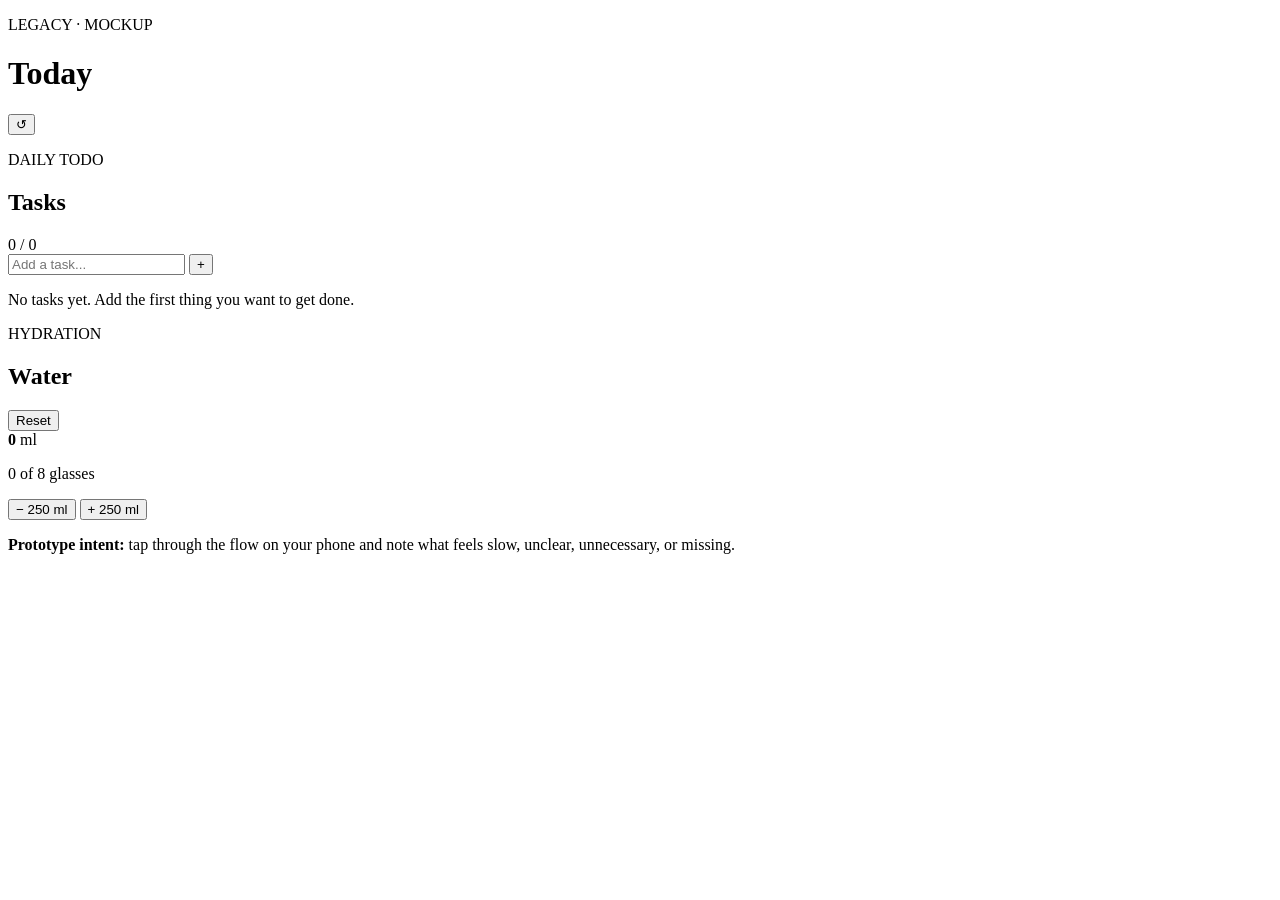
==== index.html @ c459562e "feat: add todo and water tracker mobile wireframe" ====
<!doctype html>
<html lang="en">
<head>
  <meta charset="utf-8" />
  <meta name="viewport" content="width=device-width, initial-scale=1, viewport-fit=cover" />
  <meta name="theme-color" content="#f4f4f1" />
  <title>LEGACY Mockup — Today</title>
  <link rel="stylesheet" href="styles.css" />
</head>
<body>
  <main class="app-shell">
    <header class="topbar">
      <div>
        <p class="eyebrow">LEGACY · MOCKUP</p>
        <h1>Today</h1>
      </div>
      <button id="resetAllButton" class="icon-button" type="button" aria-label="Reset mockup data" title="Reset mockup data">↺</button>
    </header>

    <section class="card" aria-labelledby="todo-title">
      <div class="section-heading">
        <div>
          <p class="eyebrow">DAILY TODO</p>
          <h2 id="todo-title">Tasks</h2>
        </div>
        <span id="taskSummary" class="pill">0 / 0</span>
      </div>

      <form id="todoForm" class="todo-form">
        <input
          id="todoInput"
          name="todo"
          type="text"
          inputmode="text"
          autocomplete="off"
          maxlength="80"
          placeholder="Add a task..."
          aria-label="New task"
          required
        />
        <button class="primary-button" type="submit" aria-label="Add task">+</button>
      </form>

      <ul id="todoList" class="todo-list" aria-live="polite"></ul>
      <p id="todoEmpty" class="empty-state">No tasks yet. Add the first thing you want to get done.</p>
    </section>

    <section class="card water-card" aria-labelledby="water-title">
      <div class="section-heading">
        <div>
          <p class="eyebrow">HYDRATION</p>
          <h2 id="water-title">Water</h2>
        </div>
        <button id="waterResetButton" class="text-button" type="button">Reset</button>
      </div>

      <div class="water-progress" aria-label="Water progress">
        <div class="water-value">
          <strong id="waterAmount">0</strong>
          <span>ml</span>
        </div>
        <p><span id="waterGlasses">0</span> of <span id="waterGoalGlasses">8</span> glasses</p>
        <div class="progress-track" aria-hidden="true">
          <div id="progressFill" class="progress-fill"></div>
        </div>
      </div>

      <div id="glassGrid" class="glass-grid" aria-label="Daily glasses"></div>

      <div class="water-actions">
        <button id="removeWaterButton" class="secondary-button" type="button">− 250 ml</button>
        <button id="addWaterButton" class="primary-action" type="button">+ 250 ml</button>
      </div>
    </section>

    <section class="feedback-note">
      <p><strong>Prototype intent:</strong> tap through the flow on your phone and note what feels slow, unclear, unnecessary, or missing.</p>
    </section>
  </main>

  <template id="todoItemTemplate">
    <li class="todo-item">
      <label class="todo-main">
        <input class="todo-checkbox" type="checkbox" />
        <span class="todo-label"></span>
      </label>
      <button class="delete-button" type="button" aria-label="Delete task">×</button>
    </li>
  </template>

  <script src="app.js"></script>
</body>
</html>
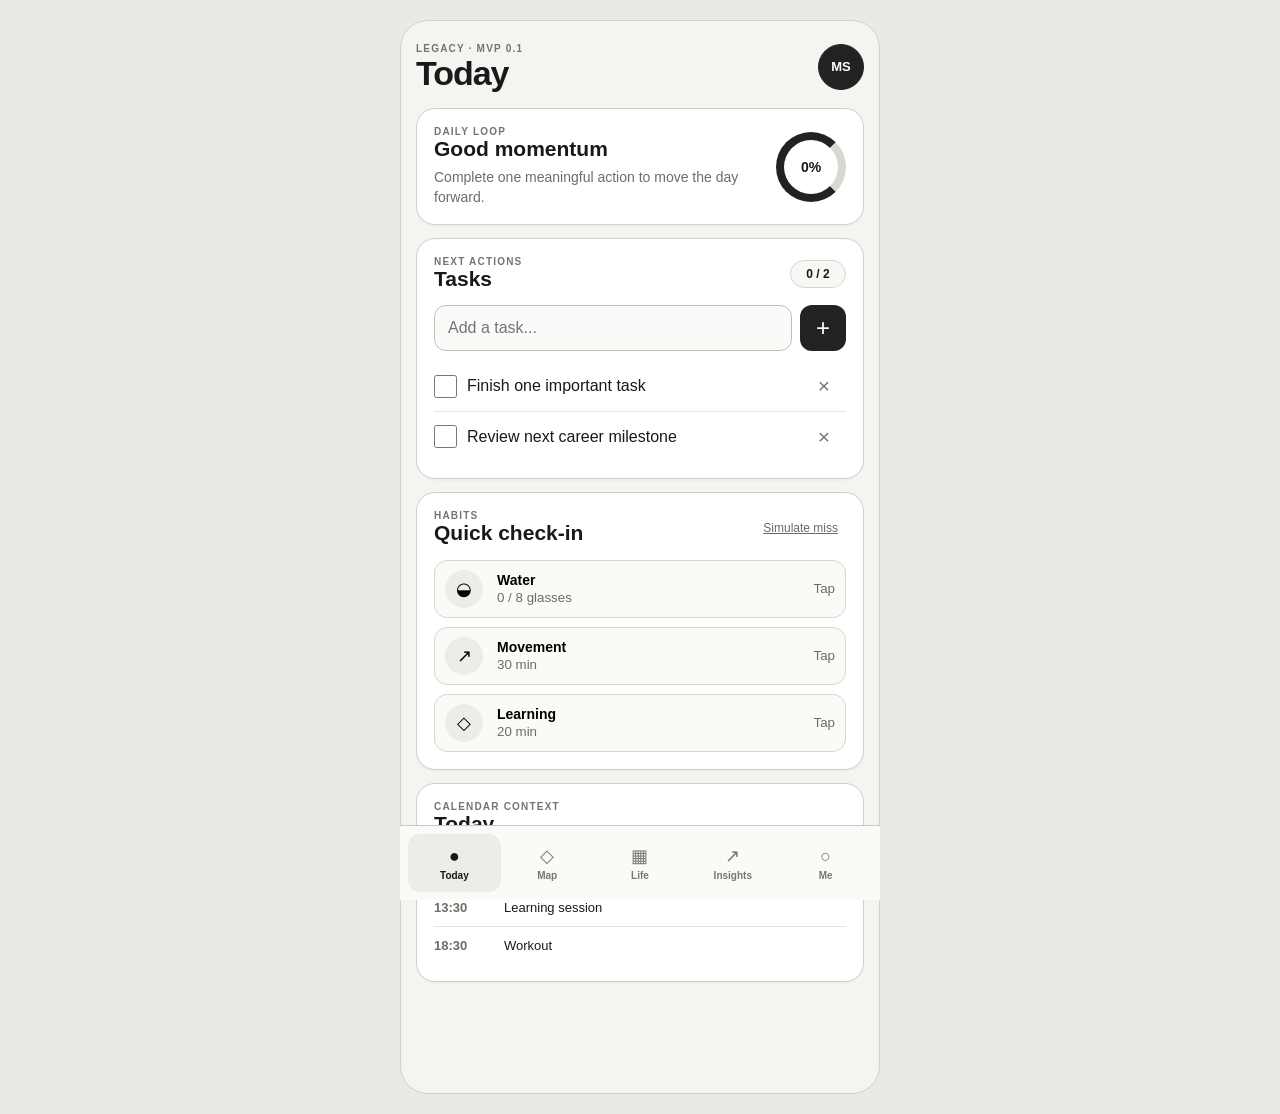
==== commit ba2f2fb5: "feat: promote integrated MVP 0.1 to mockup root" ====
--- a/index.html
+++ b/index.html
@@ -4,90 +4,147 @@
   <meta charset="utf-8" />
   <meta name="viewport" content="width=device-width, initial-scale=1, viewport-fit=cover" />
   <meta name="theme-color" content="#f4f4f1" />
-  <title>LEGACY Mockup — Today</title>
-  <link rel="stylesheet" href="styles.css" />
+  <title>LEGACY Mockup — MVP</title>
+  <link rel="stylesheet" href="mvp.css" />
 </head>
 <body>
   <main class="app-shell">
-    <header class="topbar">
+    <header class="app-header">
       <div>
-        <p class="eyebrow">LEGACY · MOCKUP</p>
-        <h1>Today</h1>
+        <p class="eyebrow">LEGACY · MVP 0.1</p>
+        <h1 id="screenTitle">Today</h1>
       </div>
-      <button id="resetAllButton" class="icon-button" type="button" aria-label="Reset mockup data" title="Reset mockup data">↺</button>
+      <button id="profileButton" class="avatar-button" type="button" aria-label="Open Me">MS</button>
     </header>
 
-    <section class="card" aria-labelledby="todo-title">
-      <div class="section-heading">
+    <section id="screen-today" class="screen active" data-screen="today">
+      <article id="recoveryCard" class="recovery-card hidden">
+        <p class="eyebrow">RECOVERY</p>
+        <h2>Missed yesterday?</h2>
+        <p>Keep the history. Choose how you want to continue today.</p>
+        <div class="button-row">
+          <button class="secondary-button recovery-action" data-recovery="resume">Resume</button>
+          <button class="secondary-button recovery-action" data-recovery="reschedule">Reschedule</button>
+          <button class="secondary-button recovery-action" data-recovery="skip">Skip</button>
+        </div>
+      </article>
+
+      <article class="summary-card">
         <div>
-          <p class="eyebrow">DAILY TODO</p>
-          <h2 id="todo-title">Tasks</h2>
+          <p class="eyebrow">DAILY LOOP</p>
+          <h2>Good momentum</h2>
+          <p id="dailySummaryText" class="muted">Complete one meaningful action to move the day forward.</p>
         </div>
-        <span id="taskSummary" class="pill">0 / 0</span>
-      </div>
+        <div class="score-ring" aria-label="Daily completion score"><strong id="dailyScore">0%</strong></div>
+      </article>
 
-      <form id="todoForm" class="todo-form">
-        <input
-          id="todoInput"
-          name="todo"
-          type="text"
-          inputmode="text"
-          autocomplete="off"
-          maxlength="80"
-          placeholder="Add a task..."
-          aria-label="New task"
-          required
-        />
-        <button class="primary-button" type="submit" aria-label="Add task">+</button>
-      </form>
+      <article class="card">
+        <div class="section-heading">
+          <div><p class="eyebrow">NEXT ACTIONS</p><h2>Tasks</h2></div>
+          <span id="taskSummary" class="pill">0 / 0</span>
+        </div>
+        <form id="todoForm" class="inline-form">
+          <input id="todoInput" type="text" maxlength="80" autocomplete="off" placeholder="Add a task..." aria-label="New task" required />
+          <button class="primary-square" type="submit" aria-label="Add task">+</button>
+        </form>
+        <ul id="todoList" class="clean-list"></ul>
+      </article>
 
-      <ul id="todoList" class="todo-list" aria-live="polite"></ul>
-      <p id="todoEmpty" class="empty-state">No tasks yet. Add the first thing you want to get done.</p>
+      <article class="card">
+        <div class="section-heading">
+          <div><p class="eyebrow">HABITS</p><h2>Quick check-in</h2></div>
+          <button id="simulateMissedDay" class="text-button" type="button">Simulate miss</button>
+        </div>
+        <div id="habitGrid" class="habit-grid"></div>
+      </article>
+
+      <article class="card agenda-card">
+        <div class="section-heading"><div><p class="eyebrow">CALENDAR CONTEXT</p><h2>Today</h2></div></div>
+        <div class="agenda-item"><time>09:00</time><span>Deep work block</span></div>
+        <div class="agenda-item"><time>13:30</time><span>Learning session</span></div>
+        <div class="agenda-item"><time>18:30</time><span>Workout</span></div>
+      </article>
     </section>
 
-    <section class="card water-card" aria-labelledby="water-title">
-      <div class="section-heading">
-        <div>
-          <p class="eyebrow">HYDRATION</p>
-          <h2 id="water-title">Water</h2>
-        </div>
-        <button id="waterResetButton" class="text-button" type="button">Reset</button>
-      </div>
-
-      <div class="water-progress" aria-label="Water progress">
-        <div class="water-value">
-          <strong id="waterAmount">0</strong>
-          <span>ml</span>
-        </div>
-        <p><span id="waterGlasses">0</span> of <span id="waterGoalGlasses">8</span> glasses</p>
-        <div class="progress-track" aria-hidden="true">
-          <div id="progressFill" class="progress-fill"></div>
-        </div>
-      </div>
-
-      <div id="glassGrid" class="glass-grid" aria-label="Daily glasses"></div>
-
-      <div class="water-actions">
-        <button id="removeWaterButton" class="secondary-button" type="button">− 250 ml</button>
-        <button id="addWaterButton" class="primary-action" type="button">+ 250 ml</button>
-      </div>
+    <section id="screen-map" class="screen" data-screen="map">
+      <article class="map-hero">
+        <div><p class="eyebrow light">LONG-TERM PROGRESSION</p><h2>Your world</h2><p>Five phases. Real progress unlocks the route.</p></div>
+        <a class="map-open-button" href="./goals-map">Open world map</a>
+      </article>
+      <div id="phaseRail" class="phase-rail"></div>
+      <article class="card">
+        <p class="eyebrow">SELECTED PHASE</p>
+        <h2 id="selectedPhaseTitle">Career</h2>
+        <p id="selectedPhaseDescription" class="muted"></p>
+        <div class="progress-track"><span id="phaseProgressFill"></span></div>
+        <p id="phaseProgressText" class="small-copy"></p>
+      </article>
     </section>
 
-    <section class="feedback-note">
-      <p><strong>Prototype intent:</strong> tap through the flow on your phone and note what feels slow, unclear, unnecessary, or missing.</p>
+    <section id="screen-life" class="screen" data-screen="life">
+      <p class="section-intro">Choose a domain. The interaction grammar stays the same across modules.</p>
+      <div id="moduleGrid" class="module-grid"></div>
+      <article id="modulePanel" class="card module-panel"></article>
     </section>
+
+    <section id="screen-insights" class="screen" data-screen="insights">
+      <article class="metric-grid">
+        <div class="metric-card"><span>Continuity</span><strong id="continuityMetric">82%</strong><small>soft streak</small></div>
+        <div class="metric-card"><span>XP this week</span><strong id="weeklyXpMetric">0</strong><small>meaningful actions</small></div>
+        <div class="metric-card"><span>Admin time</span><strong>4m</strong><small>target &lt; 10m/day</small></div>
+        <div class="metric-card"><span>Domains active</span><strong>5</strong><small>shared model</small></div>
+      </article>
+      <article class="card">
+        <div class="section-heading"><div><p class="eyebrow">7-DAY RHYTHM</p><h2>Consistency</h2></div></div>
+        <div id="weekChart" class="week-chart" aria-label="Seven day completion chart"></div>
+      </article>
+      <article class="card">
+        <p class="eyebrow">WEEKLY REVIEW</p><h2>One useful signal</h2>
+        <p id="insightText" class="muted">Your best days combine one important task with one health action.</p>
+        <button id="refreshInsight" class="secondary-button wide" type="button">Show another insight</button>
+      </article>
+    </section>
+
+    <section id="screen-me" class="screen" data-screen="me">
+      <article class="profile-card">
+        <div class="profile-avatar">MS</div>
+        <div><p class="eyebrow light">LEVEL <span id="levelValue">4</span></p><h2>Matheus</h2><p><span id="xpValue">0</span> XP · <span id="coinValue">0</span> coins</p></div>
+      </article>
+      <article class="card"><p class="eyebrow">SKILLS</p><div id="skillList" class="skill-list"></div></article>
+      <article class="card">
+        <div class="section-heading"><div><p class="eyebrow">REWARDS</p><h2>Meaningful unlocks</h2></div></div>
+        <button id="rewardButton" class="reward-button" type="button">☕ Focus reward · 20 coins</button>
+        <p id="rewardMessage" class="small-copy"></p>
+      </article>
+      <article class="card">
+        <p class="eyebrow">AI FEATURE REQUEST</p><h2>Propose, don't auto-ship</h2>
+        <p class="muted">Capture an idea and turn it into a candidate proposal. Human approval stays mandatory.</p>
+        <form id="featureForm" class="stack-form">
+          <textarea id="featureInput" rows="3" placeholder="Example: add a weekly family challenge..." aria-label="Feature request"></textarea>
+          <button class="primary-button" type="submit">Generate proposal</button>
+        </form>
+        <div id="featureProposal" class="proposal-box hidden"></div>
+      </article>
+      <article class="card">
+        <p class="eyebrow">WORKSPACE</p><h2>Private by default</h2>
+        <div class="setting-row"><span>Family sharing</span><strong>Off</strong></div>
+        <div class="setting-row"><span>Competition</span><strong>Off</strong></div>
+        <div class="setting-row"><span>Theme</span><strong>Restrained + Map</strong></div>
+      </article>
+    </section>
+
+    <nav class="bottom-nav" aria-label="Primary navigation">
+      <button class="nav-button active" data-nav="today" aria-label="Today"><span>●</span><small>Today</small></button>
+      <button class="nav-button" data-nav="map" aria-label="Map"><span>◇</span><small>Map</small></button>
+      <button class="nav-button" data-nav="life" aria-label="Life"><span>▦</span><small>Life</small></button>
+      <button class="nav-button" data-nav="insights" aria-label="Insights"><span>↗</span><small>Insights</small></button>
+      <button class="nav-button" data-nav="me" aria-label="Me"><span>○</span><small>Me</small></button>
+    </nav>
   </main>
 
-  <template id="todoItemTemplate">
-    <li class="todo-item">
-      <label class="todo-main">
-        <input class="todo-checkbox" type="checkbox" />
-        <span class="todo-label"></span>
-      </label>
-      <button class="delete-button" type="button" aria-label="Delete task">×</button>
-    </li>
-  </template>
-
-  <script src="app.js"></script>
+  <div id="toast" class="toast hidden" role="status" aria-live="polite">
+    <span id="toastText"></span><button id="undoButton" type="button">Undo</button>
+  </div>
+  <script src="mvp.js"></script>
 </body>
-</html>
+</html>
--- a/mvp.css
+++ b/mvp.css
@@ -0,0 +1,233 @@
+:root {
+  font-family: Inter, ui-sans-serif, -apple-system, BlinkMacSystemFont, "Segoe UI", sans-serif;
+  color: #191919;
+  background: #e9e9e5;
+  font-synthesis: none;
+  --bg: #f4f4f1;
+  --card: #fff;
+  --ink: #1b1b1b;
+  --muted: #6d6d67;
+  --line: #d7d7d1;
+  --soft: #efefeb;
+  --map: #173f48;
+  --map-2: #234f58;
+  --accent: #202020;
+  --success: #355e45;
+  --warn: #8a6a32;
+}
+
+* { box-sizing: border-box; }
+html, body { margin: 0; min-height: 100%; }
+body { background: #e9e9e5; }
+
+button, input, textarea { font: inherit; }
+button { -webkit-tap-highlight-color: transparent; cursor: pointer; }
+
+.app-shell {
+  width: min(100%, 480px);
+  min-height: 100vh;
+  margin: 0 auto;
+  padding: max(22px, env(safe-area-inset-top)) 15px calc(98px + env(safe-area-inset-bottom));
+  background: var(--bg);
+}
+
+.app-header {
+  display: flex;
+  align-items: center;
+  justify-content: space-between;
+  margin-bottom: 18px;
+}
+h1,h2,p { margin: 0; }
+h1 { margin-top: 2px; font-size: 34px; line-height: 1; letter-spacing: -.03em; }
+h2 { font-size: 21px; line-height: 1.15; }
+.eyebrow { color: #74746e; font-size: 10px; font-weight: 850; letter-spacing: .12em; }
+.eyebrow.light { color: #b9cfca; }
+.muted { margin-top: 7px; color: var(--muted); font-size: 14px; line-height: 1.4; }
+.small-copy { margin-top: 8px; color: var(--muted); font-size: 12px; line-height: 1.35; }
+.section-intro { margin: -2px 1px 14px; color: var(--muted); font-size: 14px; line-height: 1.4; }
+
+.avatar-button {
+  width: 46px; height: 46px; border: 1px solid #222; border-radius: 50%;
+  color: #fff; background: #222; font-size: 13px; font-weight: 800;
+}
+
+.screen { display: none; }
+.screen.active { display: block; }
+
+.card, .summary-card, .recovery-card, .metric-card {
+  border: 1px solid #cfcfc9;
+  border-radius: 19px;
+  background: var(--card);
+  box-shadow: 0 2px 0 rgba(0,0,0,.025);
+}
+.card { margin-bottom: 13px; padding: 17px; }
+.summary-card {
+  display: flex; align-items: center; justify-content: space-between; gap: 14px;
+  margin-bottom: 13px; padding: 17px;
+}
+.score-ring {
+  display: grid; place-items: center; flex: 0 0 70px; width: 70px; height: 70px;
+  border: 8px solid #222; border-right-color: #d8d8d3; border-radius: 50%;
+}
+.score-ring strong { font-size: 14px; }
+
+.recovery-card {
+  margin-bottom: 13px; padding: 17px; border-style: dashed; background: #fffaf0;
+}
+.recovery-card h2 { margin-top: 4px; }
+.recovery-card p:not(.eyebrow) { margin-top: 6px; color: #655f55; font-size: 13px; line-height: 1.4; }
+.hidden { display: none !important; }
+
+.section-heading {
+  display: flex; align-items: center; justify-content: space-between; gap: 12px;
+  margin-bottom: 14px;
+}
+.pill {
+  min-width: 56px; padding: 6px 9px; border: 1px solid var(--line);
+  border-radius: 999px; background: #f7f7f4; text-align: center; font-size: 12px; font-weight: 750;
+}
+.inline-form { display: flex; gap: 8px; margin-bottom: 10px; }
+.inline-form input, .stack-form textarea {
+  width: 100%; border: 1px solid #bfbfb9; border-radius: 12px; background: #fafaf8; outline: none;
+}
+.inline-form input { min-height: 46px; padding: 0 13px; }
+.stack-form textarea { padding: 12px; resize: vertical; }
+.inline-form input:focus, .stack-form textarea:focus { border-color: #222; box-shadow: 0 0 0 2px rgba(0,0,0,.06); }
+
+.primary-square {
+  flex: 0 0 46px; width: 46px; height: 46px; border: 0; border-radius: 12px;
+  color: white; background: #222; font-size: 24px;
+}
+.primary-button, .secondary-button, .map-open-button {
+  min-height: 44px; border-radius: 11px; font-weight: 750;
+}
+.primary-button { border: 1px solid #222; color: white; background: #222; }
+.secondary-button { border: 1px solid #bdbdb7; color: #262626; background: #f8f8f5; }
+.secondary-button.wide { width: 100%; margin-top: 13px; }
+.text-button { border: 0; padding: 8px; color: #696963; background: transparent; text-decoration: underline; font-size: 12px; }
+.button-row { display: flex; gap: 7px; margin-top: 12px; }
+.button-row .secondary-button { flex: 1; min-width: 0; font-size: 12px; }
+
+.clean-list { margin: 0; padding: 0; list-style: none; }
+.todo-row {
+  display: flex; align-items: center; gap: 10px; min-height: 50px; border-top: 1px solid #e6e6e1;
+}
+.todo-row:first-child { border-top: 0; }
+.todo-check { width: 23px; height: 23px; margin: 0; accent-color: #222; }
+.todo-label { flex: 1; line-height: 1.3; }
+.todo-row.done .todo-label { color: #8a8a84; text-decoration: line-through; }
+.delete-button { width: 44px; height: 44px; border: 0; border-radius: 9px; background: transparent; color: #777; font-size: 21px; }
+
+.habit-grid { display: grid; gap: 9px; }
+.habit-button {
+  display: grid; grid-template-columns: 42px 1fr auto; align-items: center; gap: 10px;
+  min-height: 58px; padding: 8px 10px; border: 1px solid var(--line); border-radius: 13px;
+  background: #fafaf7; text-align: left;
+}
+.habit-button .habit-icon { display: grid; place-items: center; width: 38px; height: 38px; border-radius: 50%; background: #ededE8; font-size: 18px; }
+.habit-button strong { display:block; font-size: 14px; }
+.habit-button small { color: var(--muted); }
+.habit-button.done { border-color: #6f8b77; background: #f2f7f2; }
+.habit-button.done .habit-icon { color: white; background: var(--success); }
+
+.agenda-item { display: grid; grid-template-columns: 62px 1fr; gap: 8px; padding: 11px 0; border-top: 1px solid #e5e5e0; font-size: 13px; }
+.agenda-item:first-of-type { border-top: 0; }
+.agenda-item time { color: var(--muted); font-weight: 700; }
+
+.map-hero {
+  margin-bottom: 13px; padding: 18px; border-radius: 20px; color: #f4ebd0;
+  background: linear-gradient(145deg, var(--map), var(--map-2));
+  box-shadow: inset 0 0 0 1px rgba(255,255,255,.08);
+}
+.map-hero h2 { margin-top: 4px; font-family: "Courier New", monospace; font-size: 28px; }
+.map-hero p:not(.eyebrow) { margin-top: 7px; color: #c7d9d5; font-size: 13px; }
+.map-open-button {
+  display: inline-flex; align-items: center; justify-content: center; margin-top: 14px; padding: 0 14px;
+  border: 1px solid #eadcae; color: #173f48; background: #eadcae; text-decoration: none; font-size: 13px;
+}
+.phase-rail { display: grid; gap: 8px; margin-bottom: 13px; }
+.phase-button {
+  display: grid; grid-template-columns: 42px 1fr auto; align-items: center; gap: 10px;
+  min-height: 62px; padding: 8px 10px; border: 1px solid #c9c9c3; border-radius: 14px; background: #fff; text-align: left;
+}
+.phase-button.selected { border-color: #173f48; box-shadow: inset 4px 0 0 #173f48; }
+.phase-biome { display:grid; place-items:center; width:40px; height:40px; border-radius:10px; color:#f3ead0; background:#345861; font-family:"Courier New",monospace; font-weight:900; }
+.phase-button strong { font-size:14px; }
+.phase-button small { color:var(--muted); }
+.phase-state { font-size:11px; font-weight:800; color:#54685d; }
+.progress-track { height: 9px; margin-top: 13px; overflow: hidden; border-radius: 999px; background: #e6e6e1; }
+.progress-track span { display:block; height:100%; width:0; background:#355e45; transition:width 160ms ease; }
+
+.module-grid { display:grid; grid-template-columns:repeat(2,1fr); gap:9px; margin-bottom:13px; }
+.module-button {
+  min-height:88px; padding:12px; border:1px solid #cfcfc9; border-radius:15px; background:#fff; text-align:left;
+}
+.module-button span { display:block; margin-bottom:14px; font-size:20px; }
+.module-button strong { display:block; font-size:14px; }
+.module-button small { color:var(--muted); }
+.module-button.active { border-color:#222; box-shadow:inset 0 0 0 1px #222; }
+.module-panel h2 { margin-top:3px; }
+.module-action {
+  width:100%; min-height:48px; margin-top:12px; border:1px solid #222; border-radius:11px; background:#222; color:white; font-weight:750;
+}
+.module-stat { display:flex; align-items:center; justify-content:space-between; padding:10px 0; border-top:1px solid #e5e5e0; font-size:13px; }
+.module-stat:first-of-type { margin-top:12px; }
+
+.metric-grid { display:grid; grid-template-columns:repeat(2,1fr); gap:9px; margin-bottom:13px; }
+.metric-card { padding:14px; }
+.metric-card span,.metric-card small { display:block; color:var(--muted); font-size:11px; }
+.metric-card strong { display:block; margin:4px 0 2px; font-size:27px; }
+
+.week-chart { display:flex; align-items:flex-end; gap:8px; height:145px; padding-top:10px; }
+.day-bar { display:flex; flex:1; flex-direction:column; justify-content:flex-end; align-items:center; gap:6px; height:100%; }
+.day-bar i { display:block; width:100%; max-width:30px; min-height:8px; border-radius:5px 5px 2px 2px; background:#555; }
+.day-bar small { color:var(--muted); font-size:10px; }
+
+.profile-card {
+  display:flex; align-items:center; gap:14px; margin-bottom:13px; padding:17px;
+  border-radius:19px; color:#f3ead0; background:#173f48;
+}
+.profile-avatar { display:grid; place-items:center; width:62px; height:62px; border:2px solid #e7dcae; border-radius:50%; font-weight:850; }
+.profile-card h2 { margin:3px 0; font-size:26px; }
+.profile-card p:not(.eyebrow) { color:#c9d8d4; font-size:13px; }
+.skill-row { display:grid; grid-template-columns:1fr 45%; gap:10px; align-items:center; padding:9px 0; border-top:1px solid #e5e5e0; }
+.skill-row:first-child { border-top:0; }
+.skill-row strong { font-size:13px; }
+.skill-meter { height:8px; overflow:hidden; border-radius:999px; background:#e6e6e1; }
+.skill-meter i { display:block; height:100%; background:#355e45; }
+.reward-button { width:100%; min-height:48px; border:1px solid #c9c9c3; border-radius:12px; background:#fafaf7; text-align:left; font-weight:700; }
+.stack-form { display:grid; gap:9px; margin-top:12px; }
+.proposal-box { margin-top:12px; padding:12px; border:1px dashed #96968e; border-radius:12px; background:#fafaf7; font-size:13px; line-height:1.4; }
+.proposal-box strong { display:block; margin-bottom:4px; }
+.setting-row { display:flex; justify-content:space-between; padding:11px 0; border-top:1px solid #e5e5e0; font-size:13px; }
+.setting-row:first-of-type { margin-top:9px; }
+
+.bottom-nav {
+  position: fixed; z-index: 100; left: 50%; bottom: 0; translate: -50% 0;
+  display:grid; grid-template-columns:repeat(5,1fr); width:min(100%,480px);
+  padding:8px 8px max(8px, env(safe-area-inset-bottom));
+  border-top:1px solid #c9c9c3; background:rgba(250,250,247,.97); backdrop-filter:blur(12px);
+}
+.nav-button {
+  min-height:58px; border:0; border-radius:12px; color:#777770; background:transparent;
+}
+.nav-button span,.nav-button small { display:block; }
+.nav-button span { margin-bottom:3px; font-size:18px; }
+.nav-button small { font-size:10px; font-weight:700; }
+.nav-button.active { color:#171717; background:#ededE8; }
+
+.toast {
+  position:fixed; z-index:150; left:50%; bottom:90px; translate:-50% 0;
+  display:flex; align-items:center; justify-content:space-between; gap:14px;
+  width:min(calc(100% - 28px),430px); padding:12px 14px; border-radius:13px;
+  color:white; background:#222; box-shadow:0 8px 24px rgba(0,0,0,.24); font-size:13px;
+}
+.toast button { border:0; color:#fff; background:transparent; text-decoration:underline; font-weight:750; }
+
+@media (min-width: 650px) {
+  body { padding:20px 0; }
+  .app-shell { min-height:calc(100vh - 40px); border:1px solid #d1d1cb; border-radius:28px; }
+}
+@media (prefers-reduced-motion: reduce) {
+  *,*::before,*::after { animation-duration:.001ms !important; transition-duration:.001ms !important; scroll-behavior:auto !important; }
+}
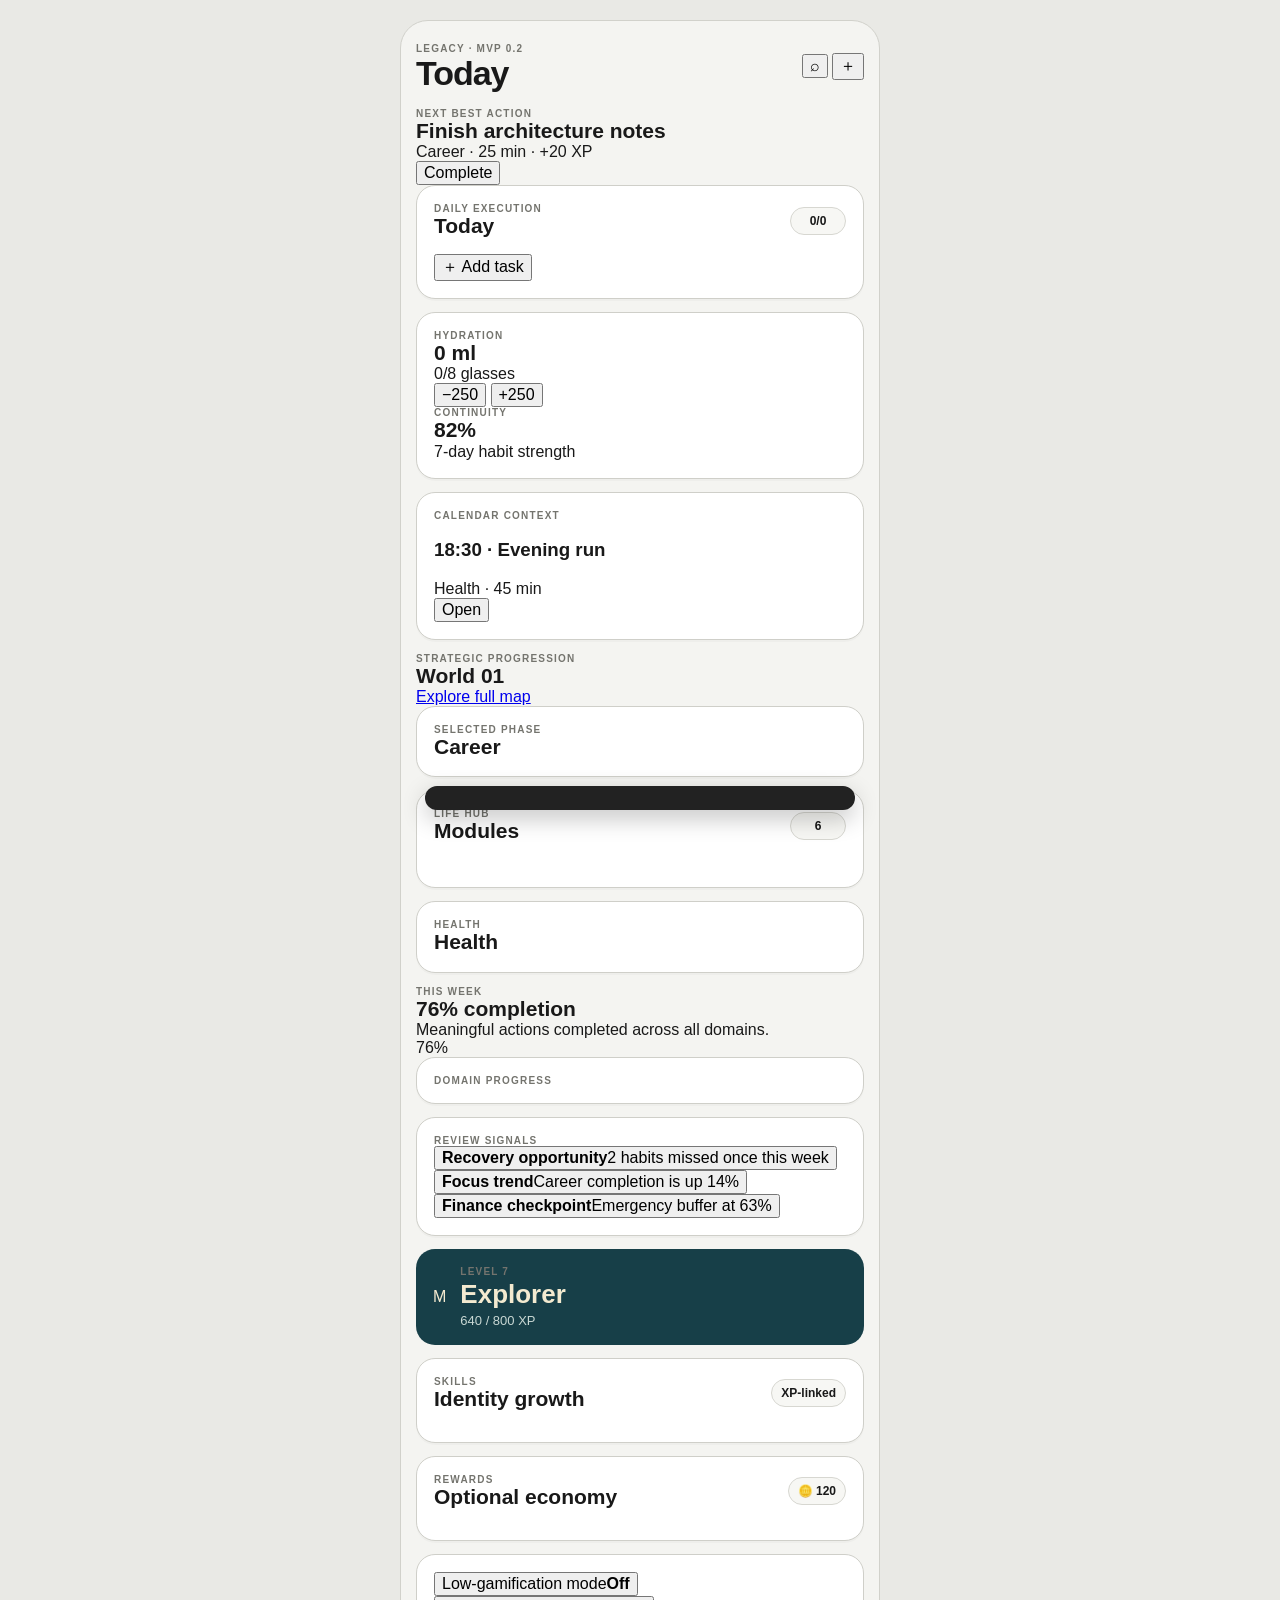
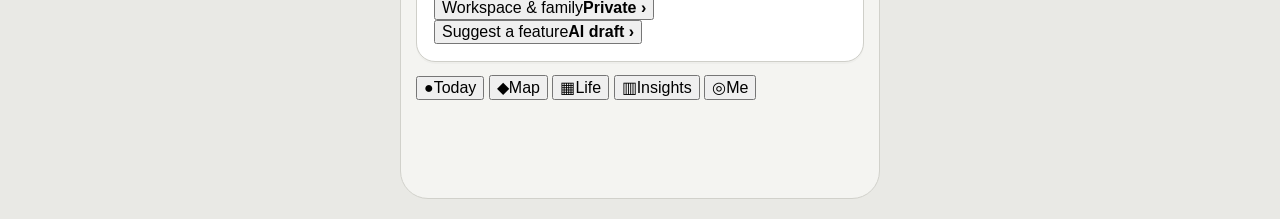
==== commit 55981de1: "feat: introduce integrated LEGACY MVP mockup shell" ====
--- a/index.html
+++ b/index.html
@@ -3,7 +3,7 @@
 <head>
   <meta charset="utf-8" />
   <meta name="viewport" content="width=device-width, initial-scale=1, viewport-fit=cover" />
-  <meta name="theme-color" content="#f4f4f1" />
+  <meta name="theme-color" content="#f3f1e9" />
   <title>LEGACY Mockup — MVP</title>
   <link rel="stylesheet" href="mvp.css" />
 </head>
@@ -11,140 +11,211 @@
   <main class="app-shell">
     <header class="app-header">
       <div>
-        <p class="eyebrow">LEGACY · MVP 0.1</p>
+        <p class="eyebrow">LEGACY · MVP 0.2</p>
         <h1 id="screenTitle">Today</h1>
       </div>
-      <button id="profileButton" class="avatar-button" type="button" aria-label="Open Me">MS</button>
+      <div class="header-actions">
+        <button id="searchButton" class="icon-button" type="button" aria-label="Search everything">⌕</button>
+        <button id="quickAddButton" class="icon-button primary-icon" type="button" aria-label="Quick add">＋</button>
+      </div>
     </header>
 
-    <section id="screen-today" class="screen active" data-screen="today">
-      <article id="recoveryCard" class="recovery-card hidden">
-        <p class="eyebrow">RECOVERY</p>
-        <h2>Missed yesterday?</h2>
-        <p>Keep the history. Choose how you want to continue today.</p>
-        <div class="button-row">
-          <button class="secondary-button recovery-action" data-recovery="resume">Resume</button>
-          <button class="secondary-button recovery-action" data-recovery="reschedule">Reschedule</button>
-          <button class="secondary-button recovery-action" data-recovery="skip">Skip</button>
-        </div>
-      </article>
-
-      <article class="summary-card">
-        <div>
-          <p class="eyebrow">DAILY LOOP</p>
-          <h2>Good momentum</h2>
-          <p id="dailySummaryText" class="muted">Complete one meaningful action to move the day forward.</p>
-        </div>
-        <div class="score-ring" aria-label="Daily completion score"><strong id="dailyScore">0%</strong></div>
-      </article>
-
-      <article class="card">
-        <div class="section-heading">
-          <div><p class="eyebrow">NEXT ACTIONS</p><h2>Tasks</h2></div>
-          <span id="taskSummary" class="pill">0 / 0</span>
-        </div>
-        <form id="todoForm" class="inline-form">
-          <input id="todoInput" type="text" maxlength="80" autocomplete="off" placeholder="Add a task..." aria-label="New task" required />
-          <button class="primary-square" type="submit" aria-label="Add task">+</button>
-        </form>
-        <ul id="todoList" class="clean-list"></ul>
-      </article>
-
-      <article class="card">
-        <div class="section-heading">
-          <div><p class="eyebrow">HABITS</p><h2>Quick check-in</h2></div>
-          <button id="simulateMissedDay" class="text-button" type="button">Simulate miss</button>
-        </div>
-        <div id="habitGrid" class="habit-grid"></div>
-      </article>
-
-      <article class="card agenda-card">
-        <div class="section-heading"><div><p class="eyebrow">CALENDAR CONTEXT</p><h2>Today</h2></div></div>
-        <div class="agenda-item"><time>09:00</time><span>Deep work block</span></div>
-        <div class="agenda-item"><time>13:30</time><span>Learning session</span></div>
-        <div class="agenda-item"><time>18:30</time><span>Workout</span></div>
-      </article>
-    </section>
-
-    <section id="screen-map" class="screen" data-screen="map">
-      <article class="map-hero">
-        <div><p class="eyebrow light">LONG-TERM PROGRESSION</p><h2>Your world</h2><p>Five phases. Real progress unlocks the route.</p></div>
-        <a class="map-open-button" href="./goals-map">Open world map</a>
-      </article>
-      <div id="phaseRail" class="phase-rail"></div>
+    <section id="view-today" class="view active" data-view="today">
+      <article id="recoveryCard" class="notice-card" hidden>
+        <div>
+          <p class="eyebrow">RECOVERY MODE</p>
+          <h2>Resume without resetting progress.</h2>
+          <p>You have unfinished actions from a previous day. Choose what to carry forward.</p>
+        </div>
+        <button id="recoverButton" class="small-button" type="button">Review</button>
+      </article>
+
+      <article class="hero-card">
+        <div>
+          <p class="eyebrow">NEXT BEST ACTION</p>
+          <h2 id="nextActionTitle">Finish architecture notes</h2>
+          <p id="nextActionMeta">Career · 25 min · +20 XP</p>
+        </div>
+        <button id="completeNextButton" class="cta-button" type="button">Complete</button>
+      </article>
+
+      <article class="card">
+        <div class="section-heading">
+          <div>
+            <p class="eyebrow">DAILY EXECUTION</p>
+            <h2>Today</h2>
+          </div>
+          <span id="todaySummary" class="pill">0/0</span>
+        </div>
+        <ul id="actionList" class="action-list"></ul>
+        <button id="addTaskInline" class="secondary-wide" type="button">＋ Add task</button>
+      </article>
+
+      <article class="card split-card">
+        <section>
+          <p class="eyebrow">HYDRATION</p>
+          <h2><span id="waterAmount">0</span> ml</h2>
+          <p class="subtle"><span id="waterGlasses">0</span>/8 glasses</p>
+          <div class="mini-progress"><span id="waterProgress"></span></div>
+          <div class="row-actions">
+            <button id="waterMinus" type="button" class="mini-button">−250</button>
+            <button id="waterPlus" type="button" class="mini-button strong">+250</button>
+          </div>
+        </section>
+        <section>
+          <p class="eyebrow">CONTINUITY</p>
+          <h2 id="continuityScore">82%</h2>
+          <p class="subtle">7-day habit strength</p>
+          <div class="continuity-grid" id="continuityGrid" aria-label="Seven day continuity"></div>
+        </section>
+      </article>
+
+      <article class="card compact-card">
+        <div>
+          <p class="eyebrow">CALENDAR CONTEXT</p>
+          <h3>18:30 · Evening run</h3>
+          <p class="subtle">Health · 45 min</p>
+        </div>
+        <button class="small-button ghost" type="button" data-open-module="health">Open</button>
+      </article>
+    </section>
+
+    <section id="view-map" class="view" data-view="map">
+      <article class="map-preview-card">
+        <div class="map-preview-header">
+          <div>
+            <p class="eyebrow">STRATEGIC PROGRESSION</p>
+            <h2>World 01</h2>
+          </div>
+          <a class="small-button" href="./goals-map">Explore full map</a>
+        </div>
+        <div id="phaseStrip" class="phase-strip"></div>
+      </article>
       <article class="card">
         <p class="eyebrow">SELECTED PHASE</p>
         <h2 id="selectedPhaseTitle">Career</h2>
-        <p id="selectedPhaseDescription" class="muted"></p>
-        <div class="progress-track"><span id="phaseProgressFill"></span></div>
-        <p id="phaseProgressText" class="small-copy"></p>
-      </article>
-    </section>
-
-    <section id="screen-life" class="screen" data-screen="life">
-      <p class="section-intro">Choose a domain. The interaction grammar stays the same across modules.</p>
-      <div id="moduleGrid" class="module-grid"></div>
-      <article id="modulePanel" class="card module-panel"></article>
-    </section>
-
-    <section id="screen-insights" class="screen" data-screen="insights">
-      <article class="metric-grid">
-        <div class="metric-card"><span>Continuity</span><strong id="continuityMetric">82%</strong><small>soft streak</small></div>
-        <div class="metric-card"><span>XP this week</span><strong id="weeklyXpMetric">0</strong><small>meaningful actions</small></div>
-        <div class="metric-card"><span>Admin time</span><strong>4m</strong><small>target &lt; 10m/day</small></div>
-        <div class="metric-card"><span>Domains active</span><strong>5</strong><small>shared model</small></div>
-      </article>
-      <article class="card">
-        <div class="section-heading"><div><p class="eyebrow">7-DAY RHYTHM</p><h2>Consistency</h2></div></div>
-        <div id="weekChart" class="week-chart" aria-label="Seven day completion chart"></div>
-      </article>
-      <article class="card">
-        <p class="eyebrow">WEEKLY REVIEW</p><h2>One useful signal</h2>
-        <p id="insightText" class="muted">Your best days combine one important task with one health action.</p>
-        <button id="refreshInsight" class="secondary-button wide" type="button">Show another insight</button>
-      </article>
-    </section>
-
-    <section id="screen-me" class="screen" data-screen="me">
+        <p id="selectedPhaseDescription" class="subtle"></p>
+        <div id="phaseMilestoneList" class="milestone-list"></div>
+      </article>
+    </section>
+
+    <section id="view-life" class="view" data-view="life">
+      <article class="card">
+        <div class="section-heading">
+          <div>
+            <p class="eyebrow">LIFE HUB</p>
+            <h2>Modules</h2>
+          </div>
+          <span class="pill">6</span>
+        </div>
+        <div id="moduleGrid" class="module-grid"></div>
+      </article>
+      <article id="moduleDetail" class="card module-detail">
+        <p class="eyebrow" id="moduleEyebrow">HEALTH</p>
+        <h2 id="moduleTitle">Health</h2>
+        <p id="moduleDescription" class="subtle"></p>
+        <div id="moduleContent"></div>
+      </article>
+    </section>
+
+    <section id="view-insights" class="view" data-view="insights">
+      <article class="hero-card insight-hero">
+        <div>
+          <p class="eyebrow">THIS WEEK</p>
+          <h2><span id="weeklyCompletion">76</span>% completion</h2>
+          <p class="subtle">Meaningful actions completed across all domains.</p>
+        </div>
+        <div class="ring" id="completionRing" aria-label="Weekly completion ring"><span id="ringLabel">76%</span></div>
+      </article>
+      <article class="card">
+        <p class="eyebrow">DOMAIN PROGRESS</p>
+        <div id="domainBars" class="domain-bars"></div>
+      </article>
+      <article class="card">
+        <p class="eyebrow">REVIEW SIGNALS</p>
+        <div class="signal-list">
+          <button class="signal-card" type="button" data-signal="recovery">
+            <strong>Recovery opportunity</strong><span>2 habits missed once this week</span>
+          </button>
+          <button class="signal-card" type="button" data-signal="focus">
+            <strong>Focus trend</strong><span>Career completion is up 14%</span>
+          </button>
+          <button class="signal-card" type="button" data-signal="finance">
+            <strong>Finance checkpoint</strong><span>Emergency buffer at 63%</span>
+          </button>
+        </div>
+      </article>
+    </section>
+
+    <section id="view-me" class="view" data-view="me">
       <article class="profile-card">
-        <div class="profile-avatar">MS</div>
-        <div><p class="eyebrow light">LEVEL <span id="levelValue">4</span></p><h2>Matheus</h2><p><span id="xpValue">0</span> XP · <span id="coinValue">0</span> coins</p></div>
-      </article>
-      <article class="card"><p class="eyebrow">SKILLS</p><div id="skillList" class="skill-list"></div></article>
-      <article class="card">
-        <div class="section-heading"><div><p class="eyebrow">REWARDS</p><h2>Meaningful unlocks</h2></div></div>
-        <button id="rewardButton" class="reward-button" type="button">☕ Focus reward · 20 coins</button>
-        <p id="rewardMessage" class="small-copy"></p>
-      </article>
-      <article class="card">
-        <p class="eyebrow">AI FEATURE REQUEST</p><h2>Propose, don't auto-ship</h2>
-        <p class="muted">Capture an idea and turn it into a candidate proposal. Human approval stays mandatory.</p>
-        <form id="featureForm" class="stack-form">
-          <textarea id="featureInput" rows="3" placeholder="Example: add a weekly family challenge..." aria-label="Feature request"></textarea>
-          <button class="primary-button" type="submit">Generate proposal</button>
-        </form>
-        <div id="featureProposal" class="proposal-box hidden"></div>
-      </article>
-      <article class="card">
-        <p class="eyebrow">WORKSPACE</p><h2>Private by default</h2>
-        <div class="setting-row"><span>Family sharing</span><strong>Off</strong></div>
-        <div class="setting-row"><span>Competition</span><strong>Off</strong></div>
-        <div class="setting-row"><span>Theme</span><strong>Restrained + Map</strong></div>
-      </article>
-    </section>
-
-    <nav class="bottom-nav" aria-label="Primary navigation">
-      <button class="nav-button active" data-nav="today" aria-label="Today"><span>●</span><small>Today</small></button>
-      <button class="nav-button" data-nav="map" aria-label="Map"><span>◇</span><small>Map</small></button>
-      <button class="nav-button" data-nav="life" aria-label="Life"><span>▦</span><small>Life</small></button>
-      <button class="nav-button" data-nav="insights" aria-label="Insights"><span>↗</span><small>Insights</small></button>
-      <button class="nav-button" data-nav="me" aria-label="Me"><span>○</span><small>Me</small></button>
+        <div class="avatar">M</div>
+        <div class="profile-copy">
+          <p class="eyebrow">LEVEL <span id="levelValue">7</span></p>
+          <h2>Explorer</h2>
+          <p class="subtle"><span id="xpValue">640</span> / 800 XP</p>
+          <div class="mini-progress"><span id="xpProgress"></span></div>
+        </div>
+      </article>
+
+      <article class="card">
+        <div class="section-heading">
+          <div><p class="eyebrow">SKILLS</p><h2>Identity growth</h2></div>
+          <span class="pill">XP-linked</span>
+        </div>
+        <div id="skillGrid" class="skill-grid"></div>
+      </article>
+
+      <article class="card">
+        <div class="section-heading">
+          <div><p class="eyebrow">REWARDS</p><h2>Optional economy</h2></div>
+          <span class="pill">🪙 <span id="coinValue">120</span></span>
+        </div>
+        <div id="rewardList" class="reward-list"></div>
+      </article>
+
+      <article class="card settings-list">
+        <button id="lowGameToggle" class="settings-row" type="button"><span>Low-gamification mode</span><strong id="lowGameStatus">Off</strong></button>
+        <button id="workspaceButton" class="settings-row" type="button"><span>Workspace & family</span><strong>Private ›</strong></button>
+        <button id="featureRequestButton" class="settings-row" type="button"><span>Suggest a feature</span><strong>AI draft ›</strong></button>
+      </article>
+    </section>
+
+    <nav class="tab-bar" aria-label="Primary navigation">
+      <button class="tab active" type="button" data-target="today"><span>●</span>Today</button>
+      <button class="tab" type="button" data-target="map"><span>◆</span>Map</button>
+      <button class="tab" type="button" data-target="life"><span>▦</span>Life</button>
+      <button class="tab" type="button" data-target="insights"><span>▥</span>Insights</button>
+      <button class="tab" type="button" data-target="me"><span>◎</span>Me</button>
     </nav>
   </main>
 
-  <div id="toast" class="toast hidden" role="status" aria-live="polite">
-    <span id="toastText"></span><button id="undoButton" type="button">Undo</button>
-  </div>
+  <dialog id="appDialog" class="app-dialog">
+    <form method="dialog"><button class="dialog-close" value="close" aria-label="Close">×</button></form>
+    <div id="dialogBody"></div>
+  </dialog>
+
+  <dialog id="quickAddDialog" class="app-dialog">
+    <form method="dialog"><button class="dialog-close" value="close" aria-label="Close">×</button></form>
+    <p class="eyebrow">QUICK ADD</p>
+    <h2>Create action</h2>
+    <form id="quickAddForm" class="form-stack">
+      <label>Title<input id="quickAddTitle" required maxlength="80" placeholder="What needs to happen?" /></label>
+      <label>Type<select id="quickAddType"><option value="task">Task</option><option value="habit">Habit</option></select></label>
+      <label>Domain<select id="quickAddDomain"><option>Personal</option><option>Work</option><option>Health</option><option>Finance</option><option>Learning</option></select></label>
+      <button class="cta-button full" type="submit">Add to Today</button>
+    </form>
+  </dialog>
+
+  <dialog id="searchDialog" class="app-dialog">
+    <form method="dialog"><button class="dialog-close" value="close" aria-label="Close">×</button></form>
+    <p class="eyebrow">GLOBAL SEARCH</p>
+    <h2>Find anything</h2>
+    <input id="searchInput" class="search-input" placeholder="Goals, tasks, habits, lessons..." />
+    <div id="searchResults" class="search-results"></div>
+  </dialog>
+
+  <div id="toast" class="toast" role="status" aria-live="polite" hidden></div>
   <script src="mvp.js"></script>
 </body>
-</html>+</html>
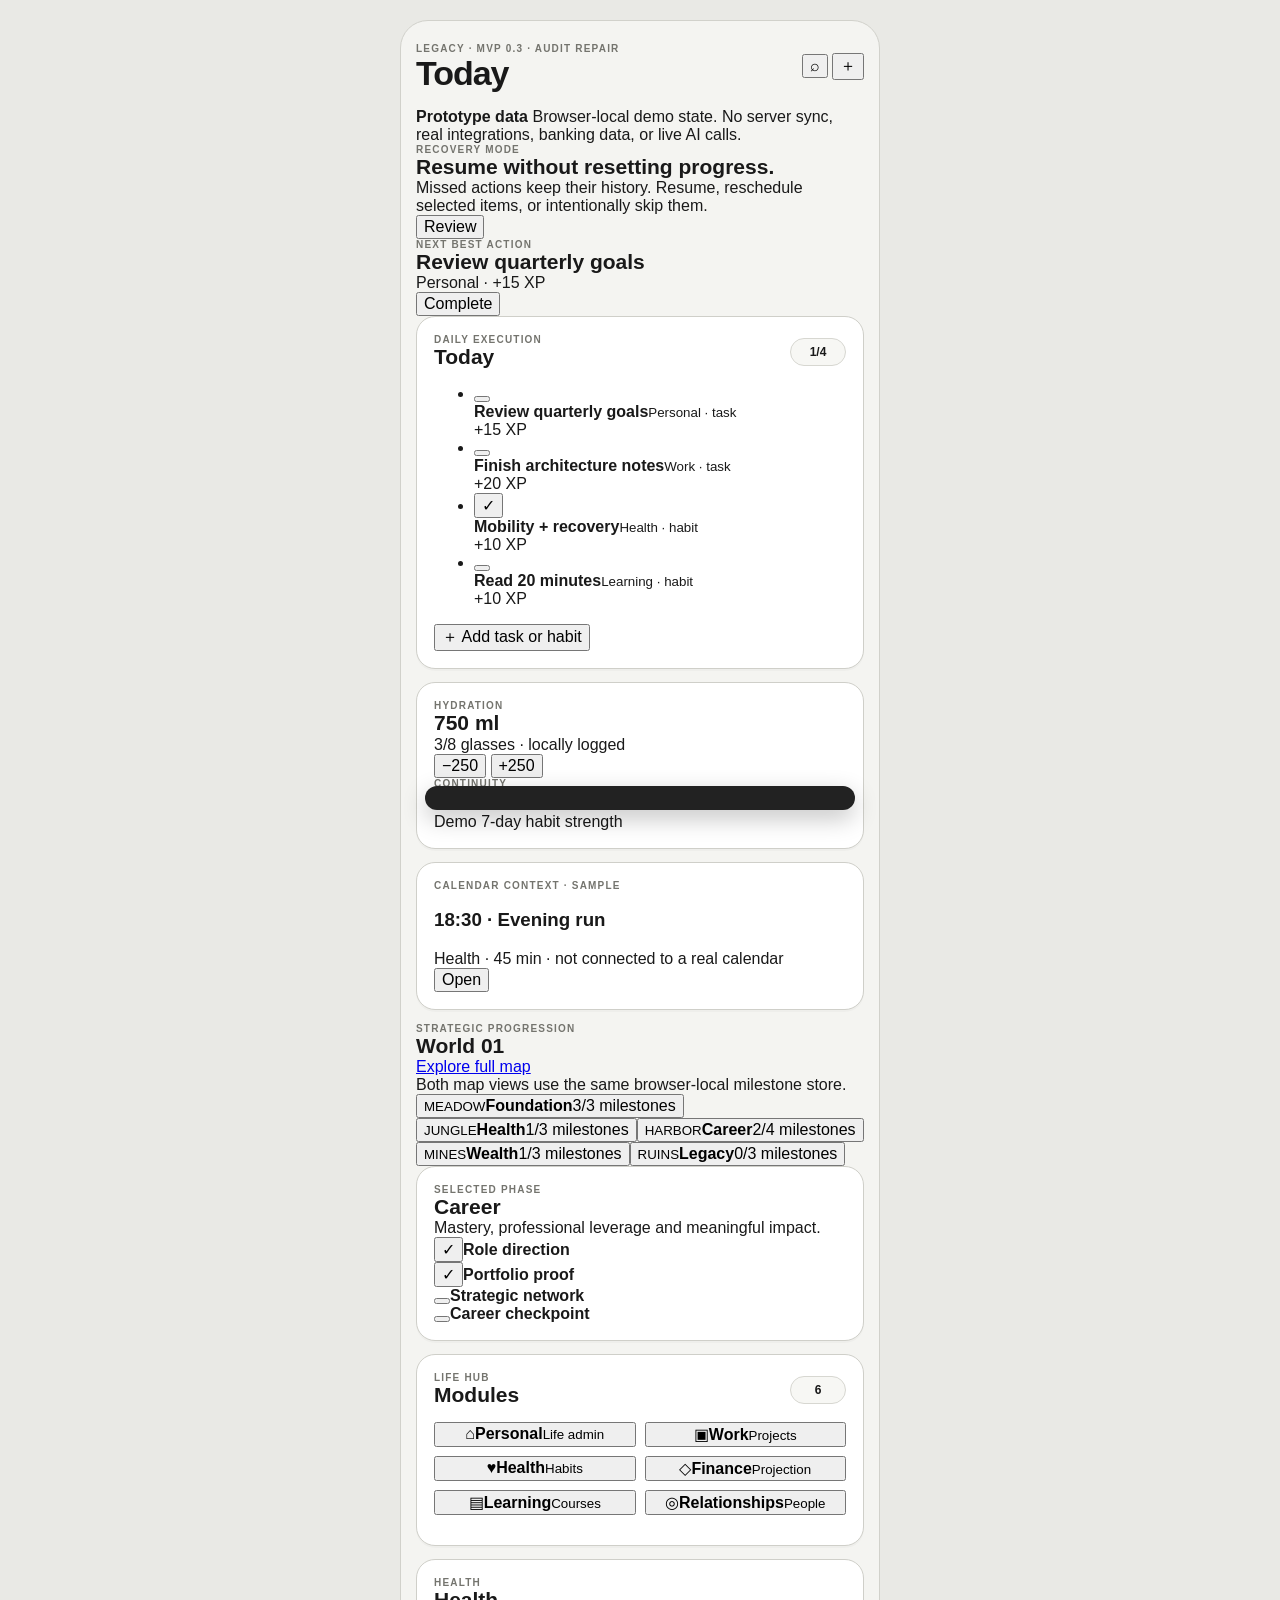
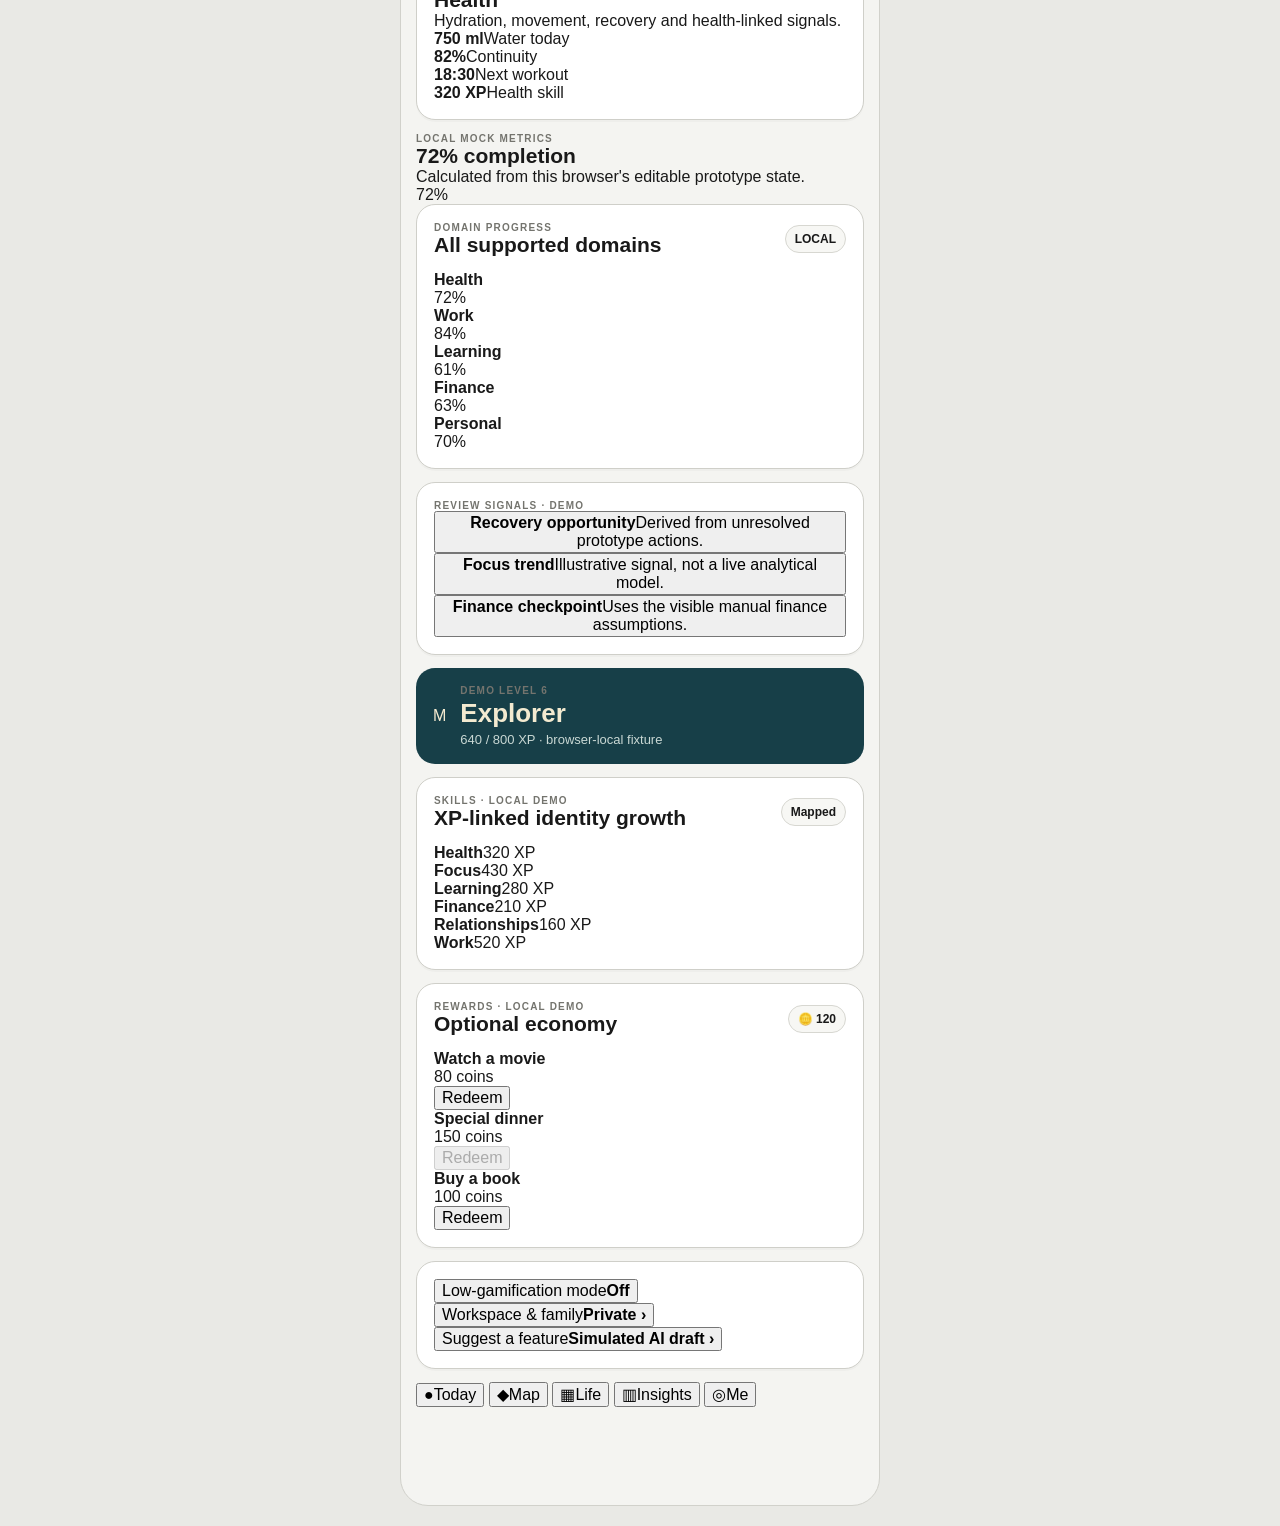
==== commit 1b475d00: "fix: rebuild accessible MVP shell and audit flows" ====
--- a/index.html
+++ b/index.html
@@ -4,14 +4,14 @@
   <meta charset="utf-8" />
   <meta name="viewport" content="width=device-width, initial-scale=1, viewport-fit=cover" />
   <meta name="theme-color" content="#f3f1e9" />
-  <title>LEGACY Mockup — MVP</title>
+  <title>LEGACY Mockup — MVP 0.3 Audit Repair</title>
   <link rel="stylesheet" href="mvp.css" />
 </head>
 <body>
   <main class="app-shell">
     <header class="app-header">
       <div>
-        <p class="eyebrow">LEGACY · MVP 0.2</p>
+        <p class="eyebrow">LEGACY · MVP 0.3 · AUDIT REPAIR</p>
         <h1 id="screenTitle">Today</h1>
       </div>
       <div class="header-actions">
@@ -20,12 +20,17 @@
       </div>
     </header>
 
-    <section id="view-today" class="view active" data-view="today">
-      <article id="recoveryCard" class="notice-card" hidden>
+    <aside class="prototype-boundary" aria-label="Prototype data notice">
+      <strong>Prototype data</strong>
+      <span>Browser-local demo state. No server sync, real integrations, banking data, or live AI calls.</span>
+    </aside>
+
+    <section id="view-today" class="view active" data-view="today" aria-labelledby="screenTitle">
+      <article id="recoveryCard" class="notice-card">
         <div>
           <p class="eyebrow">RECOVERY MODE</p>
           <h2>Resume without resetting progress.</h2>
-          <p>You have unfinished actions from a previous day. Choose what to carry forward.</p>
+          <p>Missed actions keep their history. Resume, reschedule selected items, or intentionally skip them.</p>
         </div>
         <button id="recoverButton" class="small-button" type="button">Review</button>
       </article>
@@ -34,7 +39,7 @@
         <div>
           <p class="eyebrow">NEXT BEST ACTION</p>
           <h2 id="nextActionTitle">Finish architecture notes</h2>
-          <p id="nextActionMeta">Career · 25 min · +20 XP</p>
+          <p id="nextActionMeta">Work · 25 min · +20 XP</p>
         </div>
         <button id="completeNextButton" class="cta-button" type="button">Complete</button>
       </article>
@@ -48,14 +53,22 @@
           <span id="todaySummary" class="pill">0/0</span>
         </div>
         <ul id="actionList" class="action-list"></ul>
-        <button id="addTaskInline" class="secondary-wide" type="button">＋ Add task</button>
+        <button id="addTaskInline" class="secondary-wide" type="button">＋ Add task or habit</button>
+      </article>
+
+      <article id="upcomingCard" class="card" hidden>
+        <div class="section-heading">
+          <div><p class="eyebrow">UPCOMING</p><h2>Rescheduled</h2></div>
+          <span id="upcomingCount" class="pill">0</span>
+        </div>
+        <div id="upcomingList" class="upcoming-list"></div>
       </article>
 
       <article class="card split-card">
         <section>
           <p class="eyebrow">HYDRATION</p>
           <h2><span id="waterAmount">0</span> ml</h2>
-          <p class="subtle"><span id="waterGlasses">0</span>/8 glasses</p>
+          <p class="subtle"><span id="waterGlasses">0</span>/8 glasses · locally logged</p>
           <div class="mini-progress"><span id="waterProgress"></span></div>
           <div class="row-actions">
             <button id="waterMinus" type="button" class="mini-button">−250</button>
@@ -65,22 +78,22 @@
         <section>
           <p class="eyebrow">CONTINUITY</p>
           <h2 id="continuityScore">82%</h2>
-          <p class="subtle">7-day habit strength</p>
+          <p class="subtle">Demo 7-day habit strength</p>
           <div class="continuity-grid" id="continuityGrid" aria-label="Seven day continuity"></div>
         </section>
       </article>
 
       <article class="card compact-card">
         <div>
-          <p class="eyebrow">CALENDAR CONTEXT</p>
+          <p class="eyebrow">CALENDAR CONTEXT · SAMPLE</p>
           <h3>18:30 · Evening run</h3>
-          <p class="subtle">Health · 45 min</p>
+          <p class="subtle">Health · 45 min · not connected to a real calendar</p>
         </div>
         <button class="small-button ghost" type="button" data-open-module="health">Open</button>
       </article>
     </section>
 
-    <section id="view-map" class="view" data-view="map">
+    <section id="view-map" class="view" data-view="map" aria-labelledby="screenTitle">
       <article class="map-preview-card">
         <div class="map-preview-header">
           <div>
@@ -89,6 +102,7 @@
           </div>
           <a class="small-button" href="./goals-map">Explore full map</a>
         </div>
+        <p class="map-note">Both map views use the same browser-local milestone store.</p>
         <div id="phaseStrip" class="phase-strip"></div>
       </article>
       <article class="card">
@@ -99,7 +113,7 @@
       </article>
     </section>
 
-    <section id="view-life" class="view" data-view="life">
+    <section id="view-life" class="view" data-view="life" aria-labelledby="screenTitle">
       <article class="card">
         <div class="section-heading">
           <div>
@@ -118,104 +132,123 @@
       </article>
     </section>
 
-    <section id="view-insights" class="view" data-view="insights">
+    <section id="view-insights" class="view" data-view="insights" aria-labelledby="screenTitle">
       <article class="hero-card insight-hero">
         <div>
-          <p class="eyebrow">THIS WEEK</p>
-          <h2><span id="weeklyCompletion">76</span>% completion</h2>
-          <p class="subtle">Meaningful actions completed across all domains.</p>
-        </div>
-        <div class="ring" id="completionRing" aria-label="Weekly completion ring"><span id="ringLabel">76%</span></div>
-      </article>
-      <article class="card">
-        <p class="eyebrow">DOMAIN PROGRESS</p>
+          <p class="eyebrow">LOCAL MOCK METRICS</p>
+          <h2><span id="weeklyCompletion">0</span>% completion</h2>
+          <p class="subtle">Calculated from this browser's editable prototype state.</p>
+        </div>
+        <div class="ring" id="completionRing" aria-label="Weekly completion ring"><span id="ringLabel">0%</span></div>
+      </article>
+      <article class="card">
+        <div class="section-heading">
+          <div><p class="eyebrow">DOMAIN PROGRESS</p><h2>All supported domains</h2></div>
+          <span class="pill">LOCAL</span>
+        </div>
         <div id="domainBars" class="domain-bars"></div>
       </article>
       <article class="card">
-        <p class="eyebrow">REVIEW SIGNALS</p>
+        <p class="eyebrow">REVIEW SIGNALS · DEMO</p>
         <div class="signal-list">
           <button class="signal-card" type="button" data-signal="recovery">
-            <strong>Recovery opportunity</strong><span>2 habits missed once this week</span>
+            <strong>Recovery opportunity</strong><span>Derived from unresolved prototype actions.</span>
           </button>
           <button class="signal-card" type="button" data-signal="focus">
-            <strong>Focus trend</strong><span>Career completion is up 14%</span>
+            <strong>Focus trend</strong><span>Illustrative signal, not a live analytical model.</span>
           </button>
           <button class="signal-card" type="button" data-signal="finance">
-            <strong>Finance checkpoint</strong><span>Emergency buffer at 63%</span>
+            <strong>Finance checkpoint</strong><span>Uses the visible manual finance assumptions.</span>
           </button>
         </div>
       </article>
     </section>
 
-    <section id="view-me" class="view" data-view="me">
-      <article class="profile-card">
+    <section id="view-me" class="view" data-view="me" aria-labelledby="screenTitle">
+      <article id="lowGameNotice" class="notice-card low-game-notice" hidden>
+        <div>
+          <p class="eyebrow">LOW-GAMIFICATION MODE</p>
+          <h2>Game metrics are hidden.</h2>
+          <p>Today, Life, search, goals, recovery, and settings remain fully available.</p>
+        </div>
+      </article>
+
+      <article class="profile-card game-only">
         <div class="avatar">M</div>
         <div class="profile-copy">
-          <p class="eyebrow">LEVEL <span id="levelValue">7</span></p>
+          <p class="eyebrow">DEMO LEVEL <span id="levelValue">7</span></p>
           <h2>Explorer</h2>
-          <p class="subtle"><span id="xpValue">640</span> / 800 XP</p>
+          <p class="subtle"><span id="xpValue">640</span> / 800 XP · browser-local fixture</p>
           <div class="mini-progress"><span id="xpProgress"></span></div>
         </div>
       </article>
 
-      <article class="card">
-        <div class="section-heading">
-          <div><p class="eyebrow">SKILLS</p><h2>Identity growth</h2></div>
-          <span class="pill">XP-linked</span>
+      <article class="card game-only">
+        <div class="section-heading">
+          <div><p class="eyebrow">SKILLS · LOCAL DEMO</p><h2>XP-linked identity growth</h2></div>
+          <span class="pill">Mapped</span>
         </div>
         <div id="skillGrid" class="skill-grid"></div>
       </article>
 
-      <article class="card">
-        <div class="section-heading">
-          <div><p class="eyebrow">REWARDS</p><h2>Optional economy</h2></div>
+      <article class="card game-only">
+        <div class="section-heading">
+          <div><p class="eyebrow">REWARDS · LOCAL DEMO</p><h2>Optional economy</h2></div>
           <span class="pill">🪙 <span id="coinValue">120</span></span>
         </div>
         <div id="rewardList" class="reward-list"></div>
       </article>
 
       <article class="card settings-list">
-        <button id="lowGameToggle" class="settings-row" type="button"><span>Low-gamification mode</span><strong id="lowGameStatus">Off</strong></button>
+        <button id="lowGameToggle" class="settings-row" type="button" aria-pressed="false"><span>Low-gamification mode</span><strong id="lowGameStatus">Off</strong></button>
         <button id="workspaceButton" class="settings-row" type="button"><span>Workspace & family</span><strong>Private ›</strong></button>
-        <button id="featureRequestButton" class="settings-row" type="button"><span>Suggest a feature</span><strong>AI draft ›</strong></button>
+        <button id="featureRequestButton" class="settings-row" type="button"><span>Suggest a feature</span><strong>Simulated AI draft ›</strong></button>
       </article>
     </section>
 
     <nav class="tab-bar" aria-label="Primary navigation">
-      <button class="tab active" type="button" data-target="today"><span>●</span>Today</button>
-      <button class="tab" type="button" data-target="map"><span>◆</span>Map</button>
-      <button class="tab" type="button" data-target="life"><span>▦</span>Life</button>
-      <button class="tab" type="button" data-target="insights"><span>▥</span>Insights</button>
-      <button class="tab" type="button" data-target="me"><span>◎</span>Me</button>
+      <button class="tab active" type="button" data-target="today" aria-current="page"><span aria-hidden="true">●</span>Today</button>
+      <button class="tab" type="button" data-target="map"><span aria-hidden="true">◆</span>Map</button>
+      <button class="tab" type="button" data-target="life"><span aria-hidden="true">▦</span>Life</button>
+      <button class="tab" type="button" data-target="insights"><span aria-hidden="true">▥</span>Insights</button>
+      <button class="tab" type="button" data-target="me"><span aria-hidden="true">◎</span>Me</button>
     </nav>
   </main>
 
-  <dialog id="appDialog" class="app-dialog">
-    <form method="dialog"><button class="dialog-close" value="close" aria-label="Close">×</button></form>
+  <dialog id="appDialog" class="app-dialog" aria-labelledby="appDialogTitle">
+    <form method="dialog" class="dialog-close-form"><button class="dialog-close" value="close" aria-label="Close dialog">×</button></form>
+    <p class="eyebrow" id="appDialogEyebrow">MVP FLOW</p>
+    <h2 id="appDialogTitle">Details</h2>
     <div id="dialogBody"></div>
   </dialog>
 
-  <dialog id="quickAddDialog" class="app-dialog">
-    <form method="dialog"><button class="dialog-close" value="close" aria-label="Close">×</button></form>
+  <dialog id="quickAddDialog" class="app-dialog" aria-labelledby="quickAddDialogTitle">
+    <form method="dialog" class="dialog-close-form"><button class="dialog-close" value="close" aria-label="Close quick add">×</button></form>
     <p class="eyebrow">QUICK ADD</p>
-    <h2>Create action</h2>
+    <h2 id="quickAddDialogTitle">Create action</h2>
     <form id="quickAddForm" class="form-stack">
-      <label>Title<input id="quickAddTitle" required maxlength="80" placeholder="What needs to happen?" /></label>
-      <label>Type<select id="quickAddType"><option value="task">Task</option><option value="habit">Habit</option></select></label>
-      <label>Domain<select id="quickAddDomain"><option>Personal</option><option>Work</option><option>Health</option><option>Finance</option><option>Learning</option></select></label>
+      <label for="quickAddTitle">Title</label>
+      <input id="quickAddTitle" required maxlength="80" placeholder="What needs to happen?" />
+      <label for="quickAddType">Type</label>
+      <select id="quickAddType"><option value="task">Task</option><option value="habit">Habit</option></select>
+      <label for="quickAddDomain">Domain</label>
+      <select id="quickAddDomain"></select>
       <button class="cta-button full" type="submit">Add to Today</button>
     </form>
   </dialog>
 
-  <dialog id="searchDialog" class="app-dialog">
-    <form method="dialog"><button class="dialog-close" value="close" aria-label="Close">×</button></form>
+  <dialog id="searchDialog" class="app-dialog" aria-labelledby="searchDialogTitle">
+    <form method="dialog" class="dialog-close-form"><button class="dialog-close" value="close" aria-label="Close search">×</button></form>
     <p class="eyebrow">GLOBAL SEARCH</p>
-    <h2>Find anything</h2>
-    <input id="searchInput" class="search-input" placeholder="Goals, tasks, habits, lessons..." />
-    <div id="searchResults" class="search-results"></div>
+    <h2 id="searchDialogTitle">Find anything</h2>
+    <label class="field-label" for="searchInput">Search goals, tasks, habits, modules, phases, or lessons</label>
+    <input id="searchInput" class="search-input" placeholder="Try Finance or Visual geometry" autocomplete="off" />
+    <div id="searchResults" class="search-results" aria-live="polite"></div>
   </dialog>
 
   <div id="toast" class="toast" role="status" aria-live="polite" hidden></div>
+
+  <script src="shared-state.js"></script>
   <script src="mvp.js"></script>
 </body>
-</html>
+</html>
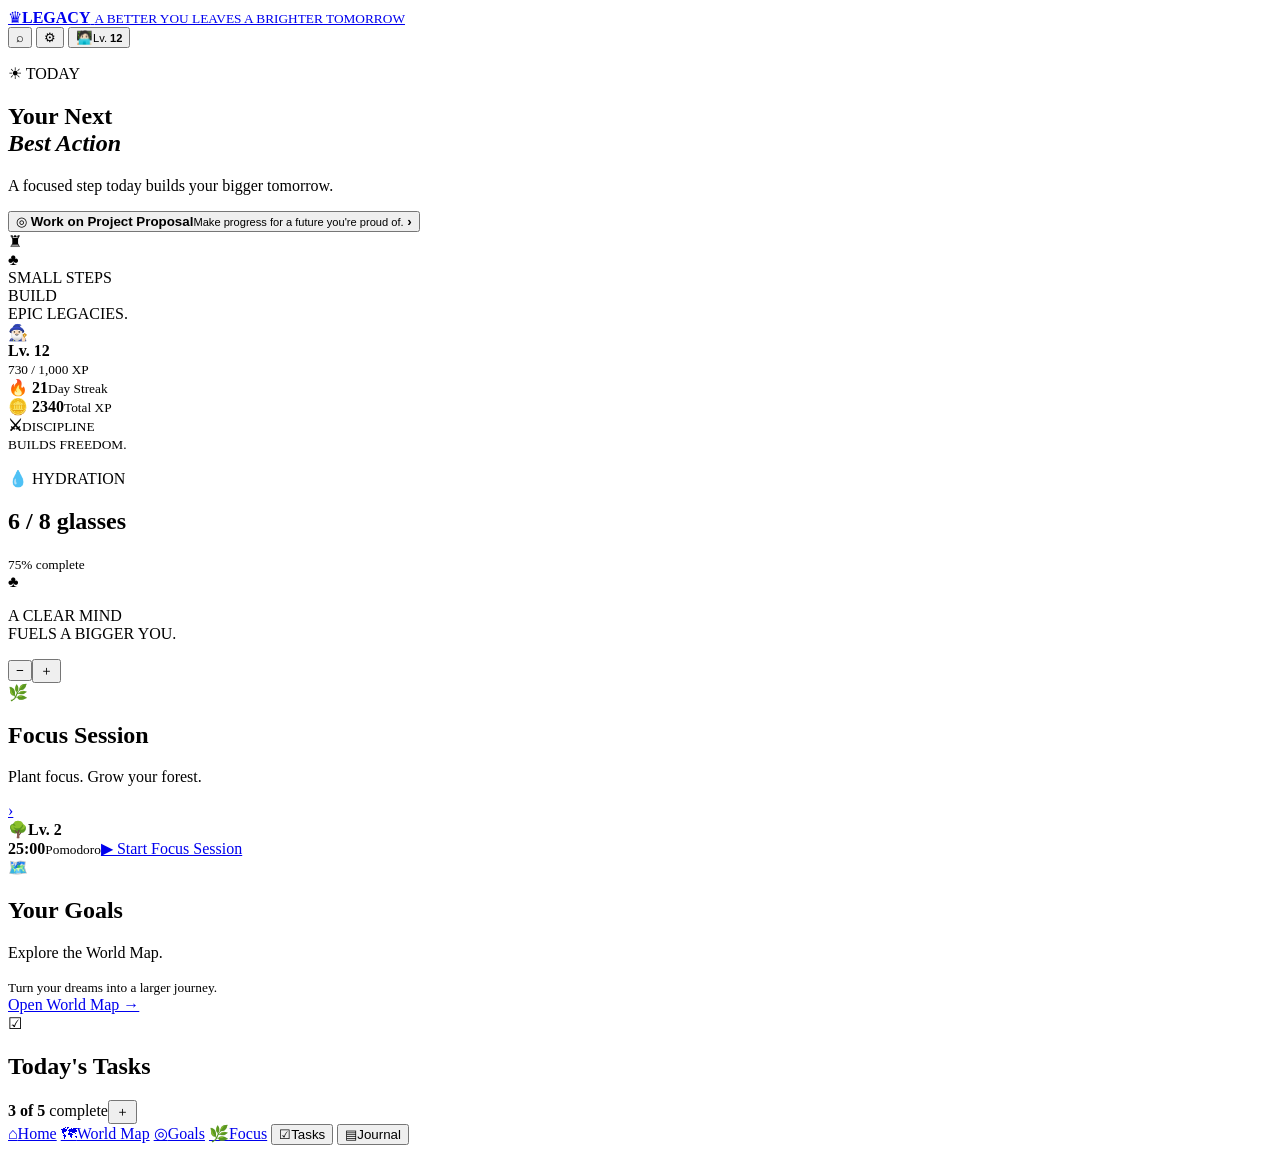
==== commit 01ff25b1: "feat: rebuild home as geek 32-bit dashboard" ====
--- a/index.html
+++ b/index.html
@@ -3,252 +3,111 @@
 <head>
   <meta charset="utf-8" />
   <meta name="viewport" content="width=device-width, initial-scale=1, viewport-fit=cover" />
-  <meta name="theme-color" content="#f3f1e9" />
-  <title>LEGACY Mockup — MVP 0.3 Audit Repair</title>
-  <link rel="stylesheet" href="mvp.css" />
+  <meta name="theme-color" content="#031b28" />
+  <title>LEGACY — Home</title>
+  <link rel="stylesheet" href="geek.css" />
 </head>
-<body>
-  <main class="app-shell">
-    <header class="app-header">
-      <div>
-        <p class="eyebrow">LEGACY · MVP 0.3 · AUDIT REPAIR</p>
-        <h1 id="screenTitle">Today</h1>
-      </div>
-      <div class="header-actions">
-        <button id="searchButton" class="icon-button" type="button" aria-label="Search everything">⌕</button>
-        <button id="quickAddButton" class="icon-button primary-icon" type="button" aria-label="Quick add">＋</button>
+<body data-page="home">
+  <main class="app-frame">
+    <header class="hud-header">
+      <a class="brand-lockup" href="./" aria-label="LEGACY home">
+        <span class="brand-crown">♛</span><strong>LEGACY</strong>
+        <small>A BETTER YOU LEAVES A BRIGHTER TOMORROW</small>
+      </a>
+      <div class="hud-actions">
+        <button class="hud-icon" type="button" data-search aria-label="Search">⌕</button>
+        <button class="hud-icon" type="button" data-settings aria-label="Settings">⚙</button>
+        <button class="avatar-button" type="button" data-profile aria-label="Profile">
+          <span class="pixel-avatar">🧑🏻‍💻</span><small>Lv. <b data-level>12</b></small>
+        </button>
       </div>
     </header>
 
-    <aside class="prototype-boundary" aria-label="Prototype data notice">
-      <strong>Prototype data</strong>
-      <span>Browser-local demo state. No server sync, real integrations, banking data, or live AI calls.</span>
-    </aside>
-
-    <section id="view-today" class="view active" data-view="today" aria-labelledby="screenTitle">
-      <article id="recoveryCard" class="notice-card">
-        <div>
-          <p class="eyebrow">RECOVERY MODE</p>
-          <h2>Resume without resetting progress.</h2>
-          <p>Missed actions keep their history. Resume, reschedule selected items, or intentionally skip them.</p>
-        </div>
-        <button id="recoverButton" class="small-button" type="button">Review</button>
-      </article>
-
-      <article class="hero-card">
-        <div>
-          <p class="eyebrow">NEXT BEST ACTION</p>
-          <h2 id="nextActionTitle">Finish architecture notes</h2>
-          <p id="nextActionMeta">Work · 25 min · +20 XP</p>
-        </div>
-        <button id="completeNextButton" class="cta-button" type="button">Complete</button>
-      </article>
-
-      <article class="card">
-        <div class="section-heading">
-          <div>
-            <p class="eyebrow">DAILY EXECUTION</p>
-            <h2>Today</h2>
-          </div>
-          <span id="todaySummary" class="pill">0/0</span>
-        </div>
-        <ul id="actionList" class="action-list"></ul>
-        <button id="addTaskInline" class="secondary-wide" type="button">＋ Add task or habit</button>
-      </article>
-
-      <article id="upcomingCard" class="card" hidden>
-        <div class="section-heading">
-          <div><p class="eyebrow">UPCOMING</p><h2>Rescheduled</h2></div>
-          <span id="upcomingCount" class="pill">0</span>
-        </div>
-        <div id="upcomingList" class="upcoming-list"></div>
-      </article>
-
-      <article class="card split-card">
-        <section>
-          <p class="eyebrow">HYDRATION</p>
-          <h2><span id="waterAmount">0</span> ml</h2>
-          <p class="subtle"><span id="waterGlasses">0</span>/8 glasses · locally logged</p>
-          <div class="mini-progress"><span id="waterProgress"></span></div>
-          <div class="row-actions">
-            <button id="waterMinus" type="button" class="mini-button">−250</button>
-            <button id="waterPlus" type="button" class="mini-button strong">+250</button>
-          </div>
-        </section>
-        <section>
-          <p class="eyebrow">CONTINUITY</p>
-          <h2 id="continuityScore">82%</h2>
-          <p class="subtle">Demo 7-day habit strength</p>
-          <div class="continuity-grid" id="continuityGrid" aria-label="Seven day continuity"></div>
-        </section>
-      </article>
-
-      <article class="card compact-card">
-        <div>
-          <p class="eyebrow">CALENDAR CONTEXT · SAMPLE</p>
-          <h3>18:30 · Evening run</h3>
-          <p class="subtle">Health · 45 min · not connected to a real calendar</p>
-        </div>
-        <button class="small-button ghost" type="button" data-open-module="health">Open</button>
-      </article>
+    <section class="home-hero pixel-panel">
+      <div class="hero-copy">
+        <p class="pixel-kicker">☀ TODAY</p>
+        <h1>Your Next<br><em>Best Action</em></h1>
+        <p>A focused step today builds your bigger tomorrow.</p>
+        <button class="next-action-card" type="button" data-open-next>
+          <span class="round-icon">◎</span>
+          <span><strong data-next-task>Work on Project Proposal</strong><small>Make progress for a future you're proud of.</small></span>
+          <b>›</b>
+        </button>
+      </div>
+      <div class="hero-landscape" aria-hidden="true">
+        <div class="mountain m1"></div><div class="mountain m2"></div>
+        <div class="castle">♜</div><div class="hero-tree">♣</div>
+        <div class="quote-chip">SMALL STEPS<br>BUILD<br>EPIC LEGACIES.</div>
+      </div>
     </section>
 
-    <section id="view-map" class="view" data-view="map" aria-labelledby="screenTitle">
-      <article class="map-preview-card">
-        <div class="map-preview-header">
-          <div>
-            <p class="eyebrow">STRATEGIC PROGRESSION</p>
-            <h2>World 01</h2>
-          </div>
-          <a class="small-button" href="./goals-map">Explore full map</a>
-        </div>
-        <p class="map-note">Both map views use the same browser-local milestone store.</p>
-        <div id="phaseStrip" class="phase-strip"></div>
-      </article>
-      <article class="card">
-        <p class="eyebrow">SELECTED PHASE</p>
-        <h2 id="selectedPhaseTitle">Career</h2>
-        <p id="selectedPhaseDescription" class="subtle"></p>
-        <div id="phaseMilestoneList" class="milestone-list"></div>
-      </article>
+    <section class="stats-row pixel-panel">
+      <div class="stat-character"><span class="pixel-avatar big">🧙🏻‍♂️</span><div><strong>Lv. <span data-level>12</span></strong><div class="xp-track"><i data-xp-bar></i></div><small><span data-xp>730</span> / 1,000 XP</small></div></div>
+      <div class="stat"><b>🔥 <span data-streak>21</span></b><small>Day Streak</small></div>
+      <div class="stat"><b>🪙 <span data-total-xp>2340</span></b><small>Total XP</small></div>
+      <div class="stat badge-stat"><b>⚔</b><small>DISCIPLINE<br>BUILDS FREEDOM.</small></div>
     </section>
 
-    <section id="view-life" class="view" data-view="life" aria-labelledby="screenTitle">
-      <article class="card">
-        <div class="section-heading">
-          <div>
-            <p class="eyebrow">LIFE HUB</p>
-            <h2>Modules</h2>
-          </div>
-          <span class="pill">6</span>
-        </div>
-        <div id="moduleGrid" class="module-grid"></div>
-      </article>
-      <article id="moduleDetail" class="card module-detail">
-        <p class="eyebrow" id="moduleEyebrow">HEALTH</p>
-        <h2 id="moduleTitle">Health</h2>
-        <p id="moduleDescription" class="subtle"></p>
-        <div id="moduleContent"></div>
-      </article>
+    <section class="hydration-panel pixel-panel">
+      <div class="hydration-copy">
+        <p class="pixel-kicker">💧 HYDRATION</p>
+        <h2><span data-water-glasses>6</span> / 8 glasses</h2>
+        <div class="glass-row" data-glasses></div>
+        <small><span data-water-pct>75</span>% complete</small>
+      </div>
+      <div class="hydration-scene" aria-hidden="true"><span class="waterfall-icon">♣</span><p>A CLEAR MIND<br>FUELS A BIGGER YOU.</p></div>
+      <div class="hydration-actions">
+        <button type="button" data-water-minus>−</button><button type="button" data-water-plus>＋</button>
+      </div>
     </section>
 
-    <section id="view-insights" class="view" data-view="insights" aria-labelledby="screenTitle">
-      <article class="hero-card insight-hero">
-        <div>
-          <p class="eyebrow">LOCAL MOCK METRICS</p>
-          <h2><span id="weeklyCompletion">0</span>% completion</h2>
-          <p class="subtle">Calculated from this browser's editable prototype state.</p>
-        </div>
-        <div class="ring" id="completionRing" aria-label="Weekly completion ring"><span id="ringLabel">0%</span></div>
-      </article>
-      <article class="card">
-        <div class="section-heading">
-          <div><p class="eyebrow">DOMAIN PROGRESS</p><h2>All supported domains</h2></div>
-          <span class="pill">LOCAL</span>
-        </div>
-        <div id="domainBars" class="domain-bars"></div>
-      </article>
-      <article class="card">
-        <p class="eyebrow">REVIEW SIGNALS · DEMO</p>
-        <div class="signal-list">
-          <button class="signal-card" type="button" data-signal="recovery">
-            <strong>Recovery opportunity</strong><span>Derived from unresolved prototype actions.</span>
-          </button>
-          <button class="signal-card" type="button" data-signal="focus">
-            <strong>Focus trend</strong><span>Illustrative signal, not a live analytical model.</span>
-          </button>
-          <button class="signal-card" type="button" data-signal="finance">
-            <strong>Finance checkpoint</strong><span>Uses the visible manual finance assumptions.</span>
-          </button>
-        </div>
-      </article>
+    <section class="focus-preview pixel-panel">
+      <div class="focus-title"><span>🌿</span><div><h2>Focus Session</h2><p>Plant focus. Grow your forest.</p></div><a href="./focus">›</a></div>
+      <div class="focus-preview-grid">
+        <div class="mini-island"><span class="tree-sprite">🌳</span><b>Lv. <span data-forest-level>2</span></b></div>
+        <div class="timer-preview"><strong>25:00</strong><small>Pomodoro</small><a class="neon-cta" href="./focus">▶ Start Focus Session</a></div>
+      </div>
     </section>
 
-    <section id="view-me" class="view" data-view="me" aria-labelledby="screenTitle">
-      <article id="lowGameNotice" class="notice-card low-game-notice" hidden>
-        <div>
-          <p class="eyebrow">LOW-GAMIFICATION MODE</p>
-          <h2>Game metrics are hidden.</h2>
-          <p>Today, Life, search, goals, recovery, and settings remain fully available.</p>
-        </div>
-      </article>
-
-      <article class="profile-card game-only">
-        <div class="avatar">M</div>
-        <div class="profile-copy">
-          <p class="eyebrow">DEMO LEVEL <span id="levelValue">7</span></p>
-          <h2>Explorer</h2>
-          <p class="subtle"><span id="xpValue">640</span> / 800 XP · browser-local fixture</p>
-          <div class="mini-progress"><span id="xpProgress"></span></div>
-        </div>
-      </article>
-
-      <article class="card game-only">
-        <div class="section-heading">
-          <div><p class="eyebrow">SKILLS · LOCAL DEMO</p><h2>XP-linked identity growth</h2></div>
-          <span class="pill">Mapped</span>
-        </div>
-        <div id="skillGrid" class="skill-grid"></div>
-      </article>
-
-      <article class="card game-only">
-        <div class="section-heading">
-          <div><p class="eyebrow">REWARDS · LOCAL DEMO</p><h2>Optional economy</h2></div>
-          <span class="pill">🪙 <span id="coinValue">120</span></span>
-        </div>
-        <div id="rewardList" class="reward-list"></div>
-      </article>
-
-      <article class="card settings-list">
-        <button id="lowGameToggle" class="settings-row" type="button" aria-pressed="false"><span>Low-gamification mode</span><strong id="lowGameStatus">Off</strong></button>
-        <button id="workspaceButton" class="settings-row" type="button"><span>Workspace & family</span><strong>Private ›</strong></button>
-        <button id="featureRequestButton" class="settings-row" type="button"><span>Suggest a feature</span><strong>Simulated AI draft ›</strong></button>
-      </article>
+    <section class="goals-banner pixel-panel">
+      <div class="map-scroll">🗺️</div>
+      <div><h2>Your Goals</h2><p>Explore the World Map.</p><small>Turn your dreams into a larger journey.</small></div>
+      <a class="gold-cta" href="./goals-map">Open World Map →</a>
     </section>
 
-    <nav class="tab-bar" aria-label="Primary navigation">
-      <button class="tab active" type="button" data-target="today" aria-current="page"><span aria-hidden="true">●</span>Today</button>
-      <button class="tab" type="button" data-target="map"><span aria-hidden="true">◆</span>Map</button>
-      <button class="tab" type="button" data-target="life"><span aria-hidden="true">▦</span>Life</button>
-      <button class="tab" type="button" data-target="insights"><span aria-hidden="true">▥</span>Insights</button>
-      <button class="tab" type="button" data-target="me"><span aria-hidden="true">◎</span>Me</button>
+    <section class="tasks-panel pixel-panel">
+      <div class="panel-heading"><div><span class="blue-icon">☑</span><h2>Today's Tasks</h2></div><span><b data-task-summary>3 of 5</b> complete</span><button type="button" data-add-task aria-label="Register new task">＋</button></div>
+      <div class="task-progress"><i data-task-bar></i></div>
+      <div class="task-list" data-home-tasks></div>
+    </section>
+
+    <nav class="game-nav" aria-label="Primary navigation">
+      <a class="active" href="./"><span>⌂</span>Home</a>
+      <a href="./goals-map"><span>🗺</span>World Map</a>
+      <a href="./island?phase=career"><span>◎</span>Goals</a>
+      <a href="./focus"><span>🌿</span>Focus</a>
+      <button type="button" data-add-task><span>☑</span>Tasks</button>
+      <button type="button" data-journal><span>▤</span>Journal</button>
     </nav>
   </main>
 
-  <dialog id="appDialog" class="app-dialog" aria-labelledby="appDialogTitle">
-    <form method="dialog" class="dialog-close-form"><button class="dialog-close" value="close" aria-label="Close dialog">×</button></form>
-    <p class="eyebrow" id="appDialogEyebrow">MVP FLOW</p>
-    <h2 id="appDialogTitle">Details</h2>
-    <div id="dialogBody"></div>
-  </dialog>
-
-  <dialog id="quickAddDialog" class="app-dialog" aria-labelledby="quickAddDialogTitle">
-    <form method="dialog" class="dialog-close-form"><button class="dialog-close" value="close" aria-label="Close quick add">×</button></form>
-    <p class="eyebrow">QUICK ADD</p>
-    <h2 id="quickAddDialogTitle">Create action</h2>
-    <form id="quickAddForm" class="form-stack">
-      <label for="quickAddTitle">Title</label>
-      <input id="quickAddTitle" required maxlength="80" placeholder="What needs to happen?" />
-      <label for="quickAddType">Type</label>
-      <select id="quickAddType"><option value="task">Task</option><option value="habit">Habit</option></select>
-      <label for="quickAddDomain">Domain</label>
-      <select id="quickAddDomain"></select>
-      <button class="cta-button full" type="submit">Add to Today</button>
+  <dialog class="modal" id="taskDialog" aria-labelledby="taskDialogTitle">
+    <form method="dialog"><button class="modal-close" value="close" aria-label="Close">×</button></form>
+    <p class="pixel-kicker">REGISTER TASK</p><h2 id="taskDialogTitle">New Quest</h2>
+    <form class="quest-form" id="taskForm">
+      <label>Task title<input id="taskTitle" required maxlength="90" placeholder="What will move you forward?" /></label>
+      <label>Island<select id="taskPhase"></select></label>
+      <label>Goal horizon<select id="taskHorizon"><option value="short">Short-term</option><option value="mid">Mid-term</option><option value="long">Long-term</option></select></label>
+      <label>Link to goal<select id="taskGoal"></select></label>
+      <label>Estimated focus<select id="taskFocus"><option value="25">25 min</option><option value="50">50 min</option><option value="90">90 min</option></select></label>
+      <button class="neon-cta" type="submit">＋ Register New Task</button>
     </form>
   </dialog>
 
-  <dialog id="searchDialog" class="app-dialog" aria-labelledby="searchDialogTitle">
-    <form method="dialog" class="dialog-close-form"><button class="dialog-close" value="close" aria-label="Close search">×</button></form>
-    <p class="eyebrow">GLOBAL SEARCH</p>
-    <h2 id="searchDialogTitle">Find anything</h2>
-    <label class="field-label" for="searchInput">Search goals, tasks, habits, modules, phases, or lessons</label>
-    <input id="searchInput" class="search-input" placeholder="Try Finance or Visual geometry" autocomplete="off" />
-    <div id="searchResults" class="search-results" aria-live="polite"></div>
-  </dialog>
+  <dialog class="modal" id="genericDialog"><form method="dialog"><button class="modal-close" value="close">×</button></form><div data-generic-body></div></dialog>
+  <div class="toast" data-toast hidden></div>
 
-  <div id="toast" class="toast" role="status" aria-live="polite" hidden></div>
-
-  <script src="shared-state.js"></script>
-  <script src="mvp.js"></script>
+  <script src="geek-state.js"></script>
+  <script src="geek-home.js"></script>
 </body>
 </html>
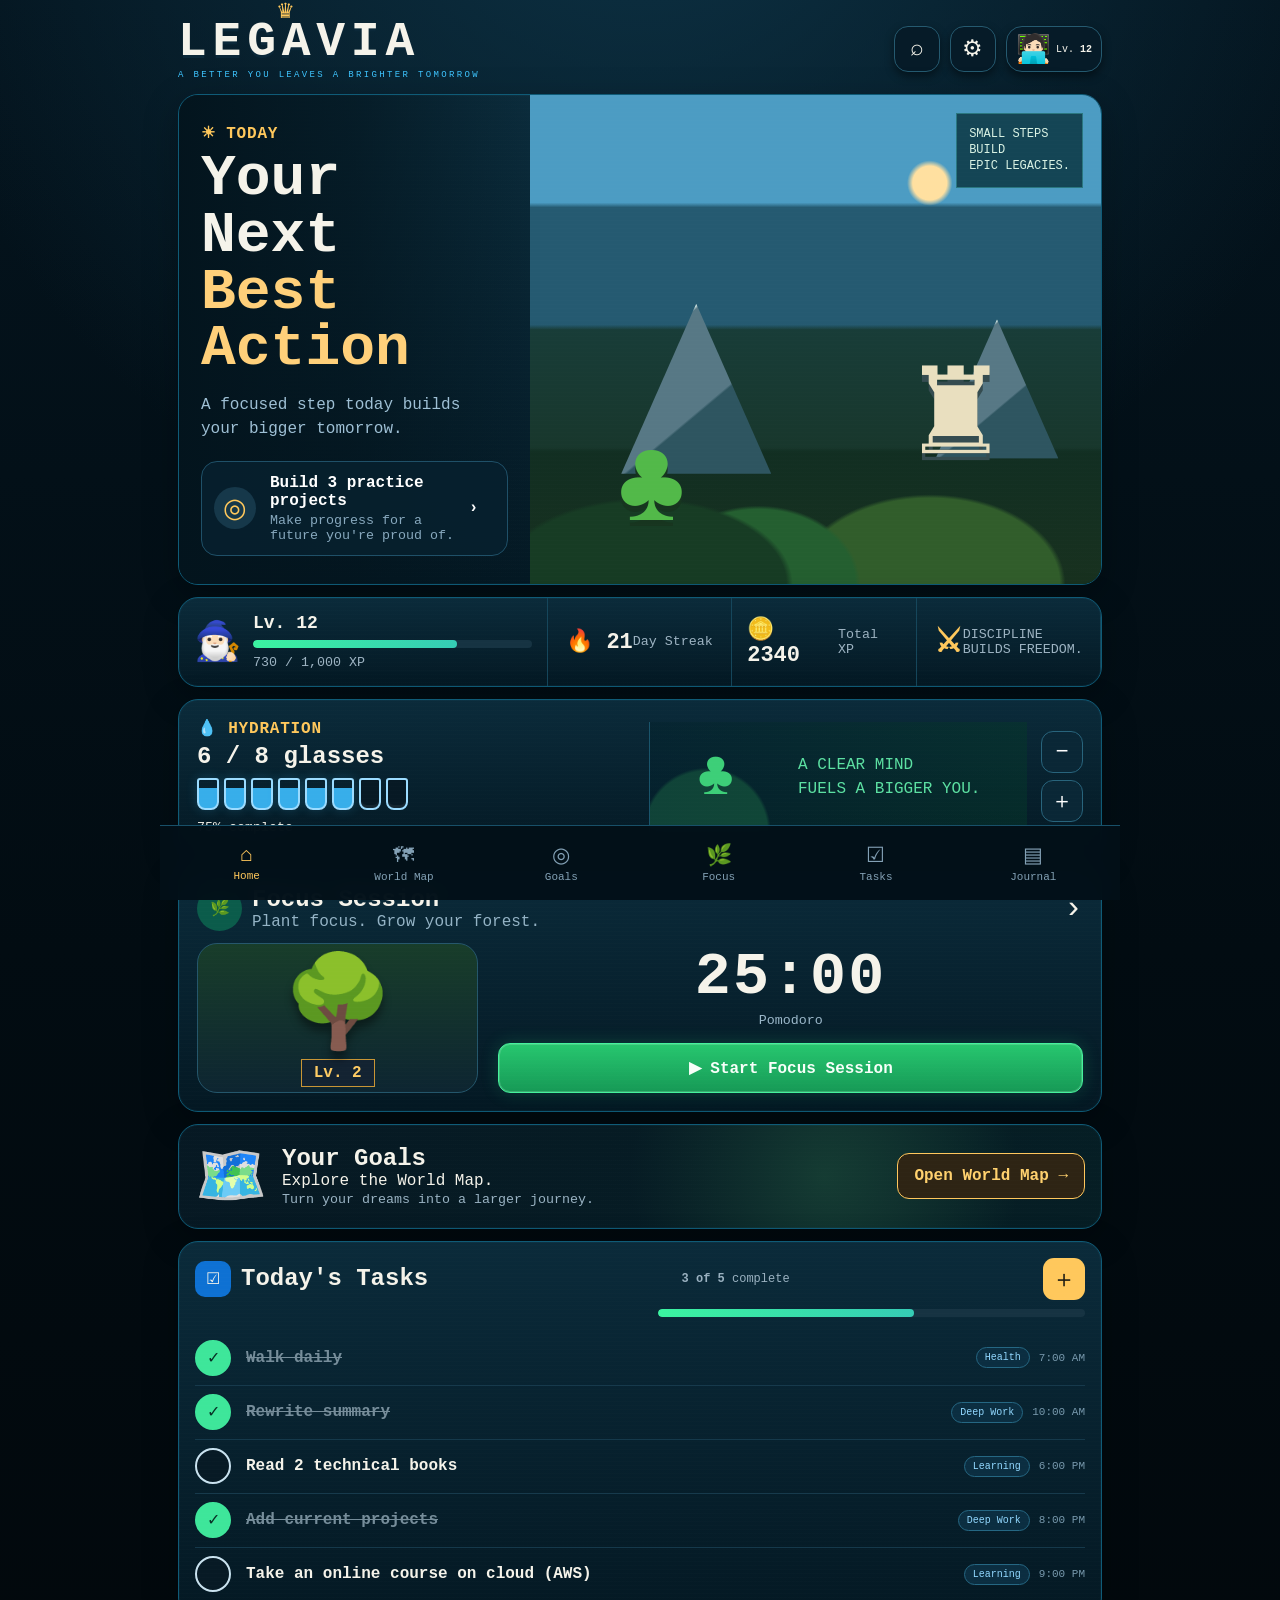
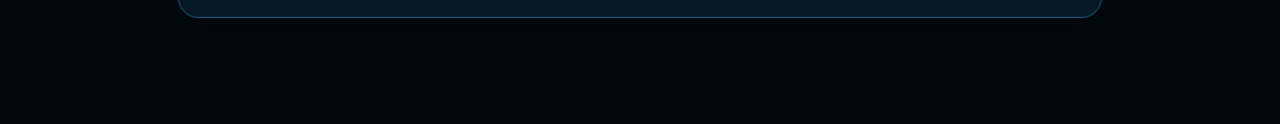
==== commit 30b4aa27: "chore: rebrand mockup home to Legavia" ====
--- a/index.html
+++ b/index.html
@@ -4,14 +4,14 @@
   <meta charset="utf-8" />
   <meta name="viewport" content="width=device-width, initial-scale=1, viewport-fit=cover" />
   <meta name="theme-color" content="#031b28" />
-  <title>LEGACY — Home</title>
+  <title>LEGAVIA — Home</title>
   <link rel="stylesheet" href="geek.css" />
 </head>
 <body data-page="home">
   <main class="app-frame">
     <header class="hud-header">
-      <a class="brand-lockup" href="./" aria-label="LEGACY home">
-        <span class="brand-crown">♛</span><strong>LEGACY</strong>
+      <a class="brand-lockup" href="./" aria-label="LEGAVIA home">
+        <span class="brand-crown">♛</span><strong>LEGAVIA</strong>
         <small>A BETTER YOU LEAVES A BRIGHTER TOMORROW</small>
       </a>
       <div class="hud-actions">
--- a/geek.css
+++ b/geek.css
@@ -0,0 +1,118 @@
+:root{
+  color-scheme:dark;
+  font-family:ui-monospace,SFMono-Regular,Menlo,Monaco,Consolas,"Liberation Mono",monospace;
+  --bg:#03131d;--panel:#082434;--panel2:#0b2f41;--line:#14536a;--line2:#1f7ea1;
+  --text:#f5f3ea;--muted:#8faec1;--cyan:#3fc5ff;--mint:#43f0a3;--green:#22c56d;
+  --gold:#ffc85c;--amber:#f4a63b;--red:#ff655f;--violet:#8c72ff;--shadow:rgba(0,0,0,.45);
+}
+*{box-sizing:border-box}
+html{background:#020b11}
+body{margin:0;min-height:100vh;background:
+  radial-gradient(circle at 50% -10%,#0d3346 0,transparent 38%),
+  linear-gradient(#04141e,#020c12 55%,#02080c);color:var(--text)}
+a{color:inherit}button,input,select{font:inherit}button{cursor:pointer}
+[hidden]{display:none!important}
+.app-frame{width:min(100%,960px);margin:0 auto;min-height:100vh;padding:18px 18px 98px}
+.hud-header{display:flex;align-items:center;justify-content:space-between;gap:16px;margin-bottom:14px}
+.brand-lockup{display:flex;position:relative;flex-direction:column;text-decoration:none;line-height:1}
+.brand-lockup strong{font-size:clamp(32px,8vw,48px);letter-spacing:.12em;text-shadow:0 3px 0 #0b2839}
+.brand-lockup small{margin-top:5px;color:var(--cyan);font-size:9px;letter-spacing:.26em}
+.brand-crown{position:absolute;top:-16px;left:98px;color:var(--gold);font-size:21px}
+.hud-actions{display:flex;align-items:center;gap:10px}
+.hud-icon,.avatar-button{border:1px solid #255a70;background:#061b28;color:var(--text);box-shadow:0 4px 10px var(--shadow)}
+.hud-icon{width:46px;height:46px;border-radius:14px;font-size:23px}
+.avatar-button{display:flex;align-items:center;gap:5px;padding:5px 9px;border-radius:16px}.avatar-button small{font-size:10px}
+.pixel-avatar{filter:saturate(1.1);font-size:28px}.pixel-avatar.big{font-size:38px}
+.pixel-panel{position:relative;border:1px solid #0f5b77;border-radius:20px;background:
+  linear-gradient(180deg,rgba(11,44,60,.96),rgba(4,25,36,.98));box-shadow:
+  inset 0 0 0 1px rgba(74,174,213,.05),0 10px 35px rgba(0,0,0,.25);overflow:hidden}
+.pixel-panel:after{content:"";position:absolute;inset:0;pointer-events:none;opacity:.12;background:repeating-linear-gradient(0deg,transparent 0 3px,rgba(255,255,255,.06) 3px 4px)}
+.pixel-kicker{margin:0;color:var(--gold);font-weight:800;letter-spacing:.05em}
+.home-hero{display:grid;grid-template-columns:minmax(0,.86fr) 1.4fr;min-height:330px;margin-bottom:12px}
+.hero-copy{position:relative;z-index:3;padding:28px 22px;background:linear-gradient(90deg,rgba(3,20,29,.98),rgba(3,20,29,.65),transparent)}
+.hero-copy h1{margin:8px 0;font-size:clamp(32px,7vw,58px);line-height:.98}.hero-copy h1 em{font-style:normal;color:#ffd07a}
+.hero-copy>p:not(.pixel-kicker){max-width:400px;color:#9fc0d5;line-height:1.45}
+.next-action-card{display:grid;grid-template-columns:46px 1fr 26px;align-items:center;gap:10px;width:100%;margin-top:20px;padding:12px;border:1px solid #1f5068;border-radius:16px;background:rgba(7,32,46,.93);color:white;text-align:left}
+.next-action-card span:nth-child(2){min-width:0}.next-action-card strong,.next-action-card small{display:block}.next-action-card small{margin-top:3px;color:#88a9be}.round-icon{display:grid;place-items:center;width:42px;height:42px;border-radius:50%;background:#16384a;color:var(--gold);font-size:27px}
+.hero-landscape{position:relative;min-height:330px;background:
+  radial-gradient(circle at 70% 18%,#ffe0a0 0 3%,transparent 4%),
+  linear-gradient(#4c9cc3 0 22%,#255a71 23% 47%,#183d39 48% 72%,#0b2c25 73%);}
+.hero-landscape:before{content:"";position:absolute;inset:auto 0 0;height:54%;background:
+  radial-gradient(ellipse at 20% 100%,#173c24 0 22%,transparent 23%),
+  radial-gradient(ellipse at 40% 100%,#245f30 0 20%,transparent 21%),
+  radial-gradient(ellipse at 70% 100%,#315d2b 0 23%,transparent 24%),
+  linear-gradient(transparent,#18311f)}
+.mountain{position:absolute;bottom:110px;width:150px;height:170px;clip-path:polygon(50% 0,100% 100%,0 100%);background:linear-gradient(140deg,#c8dddc 0 22%,#577885 23% 58%,#2e5560 59%)}
+.m1{left:16%}.m2{right:5%;transform:scale(.82)}.castle{position:absolute;right:16%;bottom:95px;font-size:120px;color:#e9dfbf;text-shadow:0 7px 0 #354c50}.hero-tree{position:absolute;left:15%;bottom:28px;font-size:120px;color:#52b949;text-shadow:0 6px 0 #17351f}
+.quote-chip{position:absolute;right:18px;top:18px;padding:12px;border:1px solid #2a7780;background:rgba(4,45,54,.78);color:#d9f2e4;font-size:12px;line-height:1.35}
+.stats-row{display:grid;grid-template-columns:2fr repeat(3,1fr);gap:0;margin-bottom:12px}
+.stat-character,.stat{min-height:88px;padding:15px;display:flex;align-items:center;justify-content:center;border-right:1px solid #15465b}
+.stat-character{justify-content:flex-start;gap:12px}.stat-character>div{flex:1}.stat-character strong{font-size:18px}.stat-character small,.stat small{display:block;color:#9db3c2}.stat b{font-size:22px}.badge-stat b{font-size:32px;color:var(--gold)}
+.xp-track,.task-progress{height:8px;border-radius:999px;background:#163342;overflow:hidden}.xp-track{margin:7px 0}.xp-track i,.task-progress i{display:block;height:100%;background:linear-gradient(90deg,#3bf3a0,#35ccb5);border-radius:inherit}
+.hydration-panel{display:grid;grid-template-columns:1.1fr .95fr auto;gap:14px;align-items:center;padding:18px;margin-bottom:12px}
+.hydration-copy h2{margin:5px 0 8px}.glass-row{display:flex;gap:5px;flex-wrap:wrap;margin:8px 0}.glass{width:22px;height:32px;border:2px solid #9cdcff;border-radius:3px 3px 8px 8px;background:#071924;box-shadow:inset 0 -3px 0 rgba(255,255,255,.05)}.glass.full{background:linear-gradient(transparent 28%,#37aeea 29%);box-shadow:0 0 12px rgba(63,197,255,.2)}
+.hydration-scene{min-height:105px;display:flex;align-items:center;justify-content:space-around;padding:15px;background:
+  linear-gradient(90deg,rgba(3,34,45,.55),rgba(5,54,42,.55)),radial-gradient(circle at 15% 100%,#1f6b45 0 18%,transparent 19%);border-left:1px solid #19546b}
+.waterfall-icon{font-size:64px;color:#3dcf78}.hydration-scene p{color:#5ce0a2;line-height:1.5}
+.hydration-actions{display:grid;gap:7px}.hydration-actions button{width:42px;height:42px;border:1px solid #28647c;border-radius:12px;background:#0a2736;color:white;font-size:22px}
+.focus-preview{padding:18px;margin-bottom:12px}.focus-title{display:flex;align-items:center;gap:10px}.focus-title>span{display:grid;place-items:center;width:45px;height:45px;border-radius:50%;background:#0b5c4b}.focus-title h2,.focus-title p{margin:0}.focus-title p{color:#94b3c5}.focus-title a{margin-left:auto;text-decoration:none;font-size:32px}
+.focus-preview-grid{display:grid;grid-template-columns:.65fr 1.35fr;gap:20px;align-items:center;margin-top:12px}.mini-island{display:flex;flex-direction:column;align-items:center;justify-content:center;min-height:150px;border-radius:20px;background:linear-gradient(#183d2a,#0d2531);border:1px solid #24566b}.tree-sprite{font-size:90px;filter:drop-shadow(0 8px 4px rgba(0,0,0,.4))}.mini-island b{padding:4px 12px;border:1px solid #c99535;background:#132332;color:#ffcc64}.timer-preview{text-align:center}.timer-preview strong{display:block;font-size:60px;letter-spacing:.04em}.timer-preview small{color:#9cb8ca}
+.neon-cta,.gold-cta{display:inline-flex;align-items:center;justify-content:center;gap:8px;text-decoration:none;border-radius:12px;font-weight:800}
+.neon-cta{min-height:50px;padding:0 18px;border:1px solid #45f29c;background:linear-gradient(#27c76f,#169956);color:#f7fff9;box-shadow:0 0 18px rgba(47,238,149,.17),inset 0 0 0 1px rgba(255,255,255,.16)}
+.timer-preview .neon-cta{width:100%;margin-top:14px}
+.goals-banner{display:grid;grid-template-columns:auto 1fr auto;gap:15px;align-items:center;padding:16px;margin-bottom:12px;background:
+ linear-gradient(90deg,rgba(7,26,37,.92),rgba(8,40,47,.66)),radial-gradient(circle at 70% 50%,#3a8148,transparent 30%)}
+.map-scroll{font-size:58px}.goals-banner h2,.goals-banner p{margin:0}.goals-banner small{color:#9ab3c3}.gold-cta{min-height:46px;padding:0 16px;border:1px solid #ffc75d;background:#2e2414;color:#ffd16e}
+.tasks-panel{padding:16px;margin-bottom:8px}.panel-heading{display:flex;align-items:center;justify-content:space-between;gap:10px}.panel-heading>div{display:flex;align-items:center;gap:10px}.panel-heading h2{margin:0}.panel-heading>span{color:#9ab1c0;font-size:12px}.panel-heading>button{width:42px;height:42px;border:0;border-radius:11px;background:var(--gold);color:#1d1b13;font-size:24px}.blue-icon{display:grid;place-items:center;width:36px;height:36px;border-radius:10px;background:#0e71d3}.task-progress{width:48%;margin:9px 0 14px auto}
+.task-list{display:grid}.task-row{display:grid;grid-template-columns:42px minmax(0,1fr) auto auto;gap:9px;align-items:center;min-height:54px;border-top:1px solid #15394b}.task-row:first-child{border-top:0}.task-toggle{width:36px;height:36px;border:2px solid #c9e2ef;border-radius:50%;background:#071a25;color:#06111a}.task-row.done .task-toggle{background:#3ee69a;border-color:#3ee69a;color:#073025}.task-title{min-width:0}.task-title strong{display:block;white-space:nowrap;overflow:hidden;text-overflow:ellipsis}.task-row.done .task-title strong{text-decoration:line-through;color:#768d9a}.tag{padding:4px 8px;border-radius:999px;border:1px solid #256783;background:#0b2e41;color:#92d8ff;font-size:10px}.task-time{color:#7899ad;font-size:11px}
+.game-nav{position:fixed;z-index:90;left:50%;bottom:0;translate:-50% 0;width:min(100%,960px);display:grid;grid-template-columns:repeat(6,1fr);padding:8px 8px max(8px,env(safe-area-inset-bottom));background:rgba(3,16,24,.96);border-top:1px solid #185069;backdrop-filter:blur(12px)}
+.game-nav a,.game-nav button{display:flex;flex-direction:column;align-items:center;justify-content:center;gap:3px;min-height:58px;border:0;background:transparent;color:#83a1b5;text-decoration:none;font-size:11px}.game-nav span{font-size:21px}.game-nav .active{color:var(--gold)}
+.modal{width:min(calc(100% - 24px),560px);max-height:82dvh;padding:20px;border:1px solid #1d6b89;border-radius:20px;background:#061c28;color:white;box-shadow:0 20px 80px #000}
+.modal::backdrop{background:rgba(0,7,12,.76);backdrop-filter:blur(5px)}.modal>form[method=dialog]{position:absolute;top:10px;right:10px}.modal-close{width:42px;height:42px;border:1px solid #2d6173;border-radius:50%;background:#0c2a39;color:white;font-size:24px}.modal h2{font-size:28px;margin:5px 0 16px}.quest-form{display:grid;gap:12px}.quest-form label{display:grid;gap:5px;color:#8db0c5;font-size:11px}.quest-form input,.quest-form select{width:100%;min-height:46px;padding:0 12px;border:1px solid #22556c;border-radius:10px;background:#081f2b;color:white}
+.toast{position:fixed;z-index:100;left:50%;bottom:86px;translate:-50% 0;width:min(calc(100% - 30px),500px);padding:12px 14px;border:1px solid #2b7a91;border-radius:12px;background:#071d28;color:white;box-shadow:0 12px 40px #000}
+
+/* World map */
+body[data-page="map"]{overflow:hidden}.world-shell{position:fixed;inset:0;background:#03131c;overflow:hidden}.world-toolbar{position:absolute;z-index:30;top:max(12px,env(safe-area-inset-top));left:14px;right:14px;display:flex;justify-content:space-between;align-items:center;pointer-events:none}.world-toolbar>*{pointer-events:auto}.world-toolbar a,.world-toolbar button{min-height:48px;border:1px solid #1d617b;border-radius:14px;background:rgba(5,26,38,.88);color:white}.world-toolbar a{display:inline-flex;align-items:center;padding:0 15px;text-decoration:none}.world-title{text-align:center;text-shadow:0 4px 0 #061019}.world-title h1{margin:0;font-size:clamp(28px,7vw,52px)}.world-title p{margin:3px 0 0;color:#6ed8ff;letter-spacing:.18em;font-size:10px}
+.map-viewport{position:absolute;inset:0;overflow:hidden;touch-action:none;cursor:grab}.map-viewport.dragging{cursor:grabbing}.map-canvas{position:absolute;left:50%;top:50%;width:1300px;height:1450px;transform-origin:0 0;background:
+ radial-gradient(circle at 50% 30%,#2d89ad 0 14%,#146788 15% 28%,transparent 29%),
+ linear-gradient(#4b9fd1 0 14%,#17698c 15% 60%,#0a4563 61%);box-shadow:inset 0 0 180px #072331}
+.map-canvas:before{content:"";position:absolute;inset:0;background:
+ radial-gradient(ellipse at 20% 30%,#6a8d57 0 12%,#446938 13% 16%,transparent 17%),
+ radial-gradient(ellipse at 75% 40%,#8e8d7b 0 11%,#6f706b 12% 17%,transparent 18%),
+ radial-gradient(ellipse at 28% 76%,#9b5b32 0 10%,#743f2a 11% 16%,transparent 17%),
+ radial-gradient(ellipse at 76% 77%,#c5a04d 0 11%,#7e7840 12% 16%,transparent 17%),
+ radial-gradient(ellipse at 52% 17%,#ccd9df 0 10%,#697f8e 11% 16%,transparent 17%)}
+.island-hotspot{position:absolute;z-index:10;width:245px;height:210px;border:0;border-radius:50%;background:transparent;color:white}.island-hotspot:focus-visible,.island-hotspot.selected{outline:4px solid #d9ff72;filter:drop-shadow(0 0 18px #b1ff42)}.island-hotspot .island-label{position:absolute;left:50%;top:50%;translate:-50% -50%;min-width:190px;padding:10px 14px;border:1px solid #4f6b7d;border-radius:12px;background:rgba(4,21,31,.9);box-shadow:0 5px 15px #000;text-align:left}.island-label strong,.island-label small{display:block}.island-label small{margin-top:4px;color:#b7cddd}
+.island-foundation{left:115px;top:360px}.island-health{right:115px;top:430px}.island-career{left:155px;bottom:250px}.island-wealth{right:120px;bottom:220px}.island-legacy{left:50%;top:110px;translate:-50% 0}
+.path-node{position:absolute;width:14px;height:14px;border-radius:50%;background:#ffe57c;box-shadow:0 0 0 3px #5d5424,0 0 12px #ffdf55}.p1{left:470px;top:570px}.p2{left:610px;top:720px}.p3{left:690px;top:890px}.p4{left:820px;top:760px}.p5{left:650px;top:330px}
+.map-card{position:absolute;z-index:40;left:50%;bottom:max(18px,env(safe-area-inset-bottom));translate:-50% 0;width:min(calc(100% - 28px),860px);padding:16px;border:1px solid #176883;border-radius:20px;background:rgba(5,25,37,.96);box-shadow:0 12px 50px #000}.map-card-main{display:grid;grid-template-columns:72px 1fr auto;gap:14px;align-items:center}.map-thumb{display:grid;place-items:center;width:72px;height:72px;border-radius:14px;background:#193b32;font-size:40px}.map-card h2,.map-card p{margin:0}.map-card p{margin-top:5px;color:#91b1c3}.map-card strong{font-size:26px}.map-card .neon-cta{width:100%;margin-top:12px}.map-help{position:absolute;z-index:35;right:16px;top:92px;padding:8px 10px;border:1px solid #1b5f76;border-radius:10px;background:rgba(4,22,31,.8);color:#8eb7c9;font-size:10px}
+
+/* Island detail */
+.island-hero{display:grid;grid-template-columns:1fr 1.2fr;min-height:285px;margin-bottom:12px}.island-hero-copy{padding:24px}.island-hero-copy h1{margin:3px 0;font-size:40px}.island-hero-copy p{color:#a2b8c6}.island-banner{position:relative;background:linear-gradient(#66a9cb,#2a746f 42%,#1b4c32);overflow:hidden}.island-banner:before{content:"";position:absolute;inset:auto 0 0;height:55%;background:radial-gradient(ellipse at 40% 100%,#4e8f4b 0 35%,transparent 36%),linear-gradient(transparent,#1c4430)}.island-castle{position:absolute;right:18%;bottom:55px;font-size:110px;color:#f0e4c3;text-shadow:0 7px 0 #344b56}.island-quote{margin-top:25px;padding:14px;border:1px solid #165b55;background:#062b31;color:#53e7a1;line-height:1.5}
+.island-tabs{display:grid;grid-template-columns:repeat(4,1fr);border-top:1px solid #174961}.island-tabs button{min-height:48px;border:0;border-right:1px solid #174961;background:#071d2a;color:#8da7b7}.island-tabs button.active{color:var(--gold);box-shadow:inset 0 -3px 0 var(--gold)}
+.status-grid{display:grid;grid-template-columns:repeat(4,1fr);gap:10px;margin-bottom:12px}.status-card{padding:15px;border:1px solid #174c60;border-radius:15px;background:#071e2b;text-align:center}.status-card b{display:block;font-size:26px}.status-card small{color:#91a9b7}.status-card.overdue b{color:var(--red)}.status-card.done b{color:var(--mint)}.status-card.next b{color:var(--gold)}
+.goal-section{margin-bottom:12px;border:1px solid #17526b;border-radius:18px;background:#061d2a;overflow:hidden}.goal-section-header{display:flex;align-items:center;justify-content:space-between;padding:14px 16px;border-bottom:1px solid #16485c}.goal-section-header h2,.goal-section-header p{margin:0}.goal-section-header p{color:#8da8b8;font-size:11px}.goal-group{border-top:1px solid #123d50}.goal-group:first-of-type{border-top:0}.goal-row{display:grid;grid-template-columns:42px 1fr 150px 24px;gap:10px;align-items:center;min-height:72px;padding:10px 14px}.goal-row button{width:34px;height:34px;border:2px solid #d7e6ec;border-radius:50%;background:#071e2b}.goal-row.done button{background:var(--mint);border-color:var(--mint)}.goal-copy strong,.goal-copy small{display:block}.goal-copy small{margin-top:3px;color:#8fa8b7}.goal-progress small{display:block;text-align:right;color:#b5c9d2}.goal-progress .bar{height:7px;border-radius:999px;background:#183445;overflow:hidden}.goal-progress i{display:block;height:100%;background:linear-gradient(90deg,#3de6a0,#41c9ff)}.goal-expand{font-size:24px}.subtasks{display:none;margin:0 14px 12px 56px;border:1px solid #14445a;border-radius:12px;background:#051722}.goal-group.expanded .subtasks{display:block}.subtask-row{display:grid;grid-template-columns:36px 1fr auto auto;gap:8px;align-items:center;min-height:48px;border-top:1px solid #113849}.subtask-row:first-child{border-top:0}.subtask-row button{width:28px;height:28px;border:2px solid #a9c3d0;border-radius:50%;background:#071d29;color:#092216}.subtask-row.done button{background:var(--mint);border-color:var(--mint)}.subtask-row.done strong{text-decoration:line-through;color:#7691a0}.subtask-row small{color:#879fb0}.add-task-goal{width:100%;min-height:50px;border:0;border-top:1px solid #1e735b;background:linear-gradient(#29c976,#139452);color:white;font-weight:800}
+.register-task-fixed{position:sticky;bottom:80px;display:flex;justify-content:center;margin:12px}.register-task-fixed button{min-height:48px;padding:0 28px}
+
+/* Focus */
+.focus-hero{position:relative;min-height:610px;margin-bottom:12px;padding:22px;background:
+ radial-gradient(circle at 50% 60%,rgba(34,157,89,.12),transparent 30%),
+ linear-gradient(#0b3448 0 18%,#0d2e2b 19% 100%)}.focus-hero:before{content:"";position:absolute;inset:110px 0 0;background:radial-gradient(ellipse at 50% 65%,#1e5e36 0 16%,#143d28 17% 26%,transparent 27%),linear-gradient(transparent 0 40%,#0b1c19 41%);opacity:.95}.focus-quote{position:absolute;top:30px;right:25px;padding:14px;border:1px solid #17735b;background:rgba(5,37,35,.75);color:#4ee49d;line-height:1.5}.forest-stage{position:relative;z-index:2;display:flex;flex-direction:column;align-items:center;justify-content:flex-end;min-height:500px}.forest-tree{font-size:150px;filter:drop-shadow(0 12px 6px #000)}.focus-timer{font-size:clamp(64px,16vw,118px);font-weight:900;text-shadow:0 5px 0 #09151a;letter-spacing:.02em}.timer-mode{padding:6px 16px;border:1px solid #1bd27d;border-radius:999px;background:#09261f}.mode-tabs{display:grid;grid-template-columns:repeat(4,1fr);gap:8px;width:100%;margin:18px 0}.mode-tabs button{min-height:52px;border:1px solid #1e5065;border-radius:12px;background:#082230;color:#c8d9e2}.mode-tabs button.active{border-color:#3ef0a0;box-shadow:0 0 0 2px rgba(62,240,160,.2);color:#64efad}.start-focus{width:100%;min-height:62px;font-size:20px}
+.focus-stats{display:grid;grid-template-columns:repeat(3,1fr);gap:10px;margin-bottom:12px}.focus-stat{padding:18px;border:1px solid #174e63;border-radius:16px;background:#071e2b}.focus-stat b{display:block;font-size:30px}.focus-stat small{color:#8fa9b9}.focus-stat:nth-child(2) b{color:#4fe59d}
+.focus-bottom-grid{display:grid;grid-template-columns:1.2fr .8fr;gap:12px}.current-task-panel,.history-panel{padding:16px}.current-task-panel h2,.history-panel h2{margin-top:0}.focus-subtask{display:grid;grid-template-columns:34px 1fr auto;align-items:center;gap:8px;min-height:48px;border-top:1px solid #123b4e}.focus-subtask button{width:28px;height:28px;border:2px solid #bdd5e0;border-radius:50%;background:#071d29}.focus-subtask.done button{background:var(--mint);border-color:var(--mint)}.focus-subtask.done strong{text-decoration:line-through;color:#6e8795}.session-row{display:flex;justify-content:space-between;align-items:center;gap:10px;min-height:54px;border-top:1px solid #123b4e}.session-row:first-child{border-top:0}.session-row strong,.session-row small{display:block}.session-row small{color:#8ca4b3}.forest-footer{display:grid;grid-template-columns:1fr auto;gap:12px;align-items:center;padding:15px;margin-top:12px}.forest-growth{display:flex;align-items:center;gap:12px}.forest-growth span{font-size:48px}.mark-progress{min-height:48px;padding:0 18px;border:1px solid #2a687a;border-radius:12px;background:#153b43;color:#99b8c1}.mark-progress.ready{background:linear-gradient(#24c876,#159353);color:white;border-color:#31e18d}
+
+@media(max-width:720px){
+  .app-frame{padding:12px 10px 92px}.hud-header{align-items:flex-start}.brand-lockup small{max-width:220px;line-height:1.4}.hud-actions{gap:6px}.hud-icon{width:40px;height:40px}.avatar-button{padding:3px 6px}
+  .home-hero{grid-template-columns:1fr;min-height:auto}.hero-copy{padding:22px 17px}.hero-landscape{min-height:240px}.quote-chip{font-size:9px}
+  .stats-row{grid-template-columns:1.3fr 1fr}.stat-character{grid-row:span 2}.stat:nth-child(4){border-right:0}
+  .hydration-panel{grid-template-columns:1fr auto}.hydration-scene{grid-column:1/-1;order:3;border-left:0;border-top:1px solid #19546b}.focus-preview-grid{grid-template-columns:1fr}.mini-island{min-height:130px}.tree-sprite{font-size:72px}.timer-preview strong{font-size:52px}
+  .goals-banner{grid-template-columns:auto 1fr}.gold-cta{grid-column:1/-1;width:100%}.panel-heading>span{display:none}.task-progress{width:68%}.task-row{grid-template-columns:38px 1fr auto}.task-time{display:none}
+  .game-nav a,.game-nav button{font-size:9px}.game-nav span{font-size:18px}
+  .world-toolbar{align-items:flex-start}.world-title{position:absolute;left:50%;top:2px;translate:-50% 0;width:200px}.world-title h1{font-size:30px}.world-toolbar .regions{display:none}.map-help{top:74px}
+  .map-card{padding:12px}.map-card-main{grid-template-columns:56px 1fr auto}.map-thumb{width:56px;height:56px;font-size:30px}.map-card strong{font-size:20px}
+  .island-hero{grid-template-columns:1fr}.island-banner{min-height:220px}.island-hero-copy{padding:18px}.island-tabs{grid-template-columns:repeat(4,1fr);font-size:10px}.status-grid{grid-template-columns:repeat(2,1fr)}
+  .goal-row{grid-template-columns:36px 1fr 95px 20px;padding:8px}.goal-progress small{font-size:10px}.subtasks{margin-left:46px}.subtask-row{grid-template-columns:30px 1fr auto}.subtask-row .tag{display:none}
+  .focus-hero{padding:15px;min-height:560px}.focus-quote{top:18px;right:14px;font-size:10px}.forest-stage{min-height:470px}.forest-tree{font-size:120px}.mode-tabs{grid-template-columns:repeat(2,1fr)}.focus-stats{grid-template-columns:1fr}.focus-bottom-grid{grid-template-columns:1fr}.forest-footer{grid-template-columns:1fr}
+}
+@media(max-width:390px){.brand-lockup strong{font-size:30px}.brand-crown{left:80px}.hud-icon:nth-child(2){display:none}.avatar-button small{display:none}.stats-row{grid-template-columns:1fr 1fr}.stat-character{grid-column:1/-1;grid-row:auto}.hydration-panel{padding:14px}.glass{width:19px;height:28px}.task-row .tag{display:none}.world-toolbar a{padding:0 10px}.island-hero-copy h1{font-size:32px}.goal-row{grid-template-columns:34px 1fr 80px 18px}.goal-copy small{font-size:10px}.focus-timer{font-size:62px}}
+@media(prefers-reduced-motion:reduce){*,*:before,*:after{animation:none!important;transition:none!important;scroll-behavior:auto!important}}
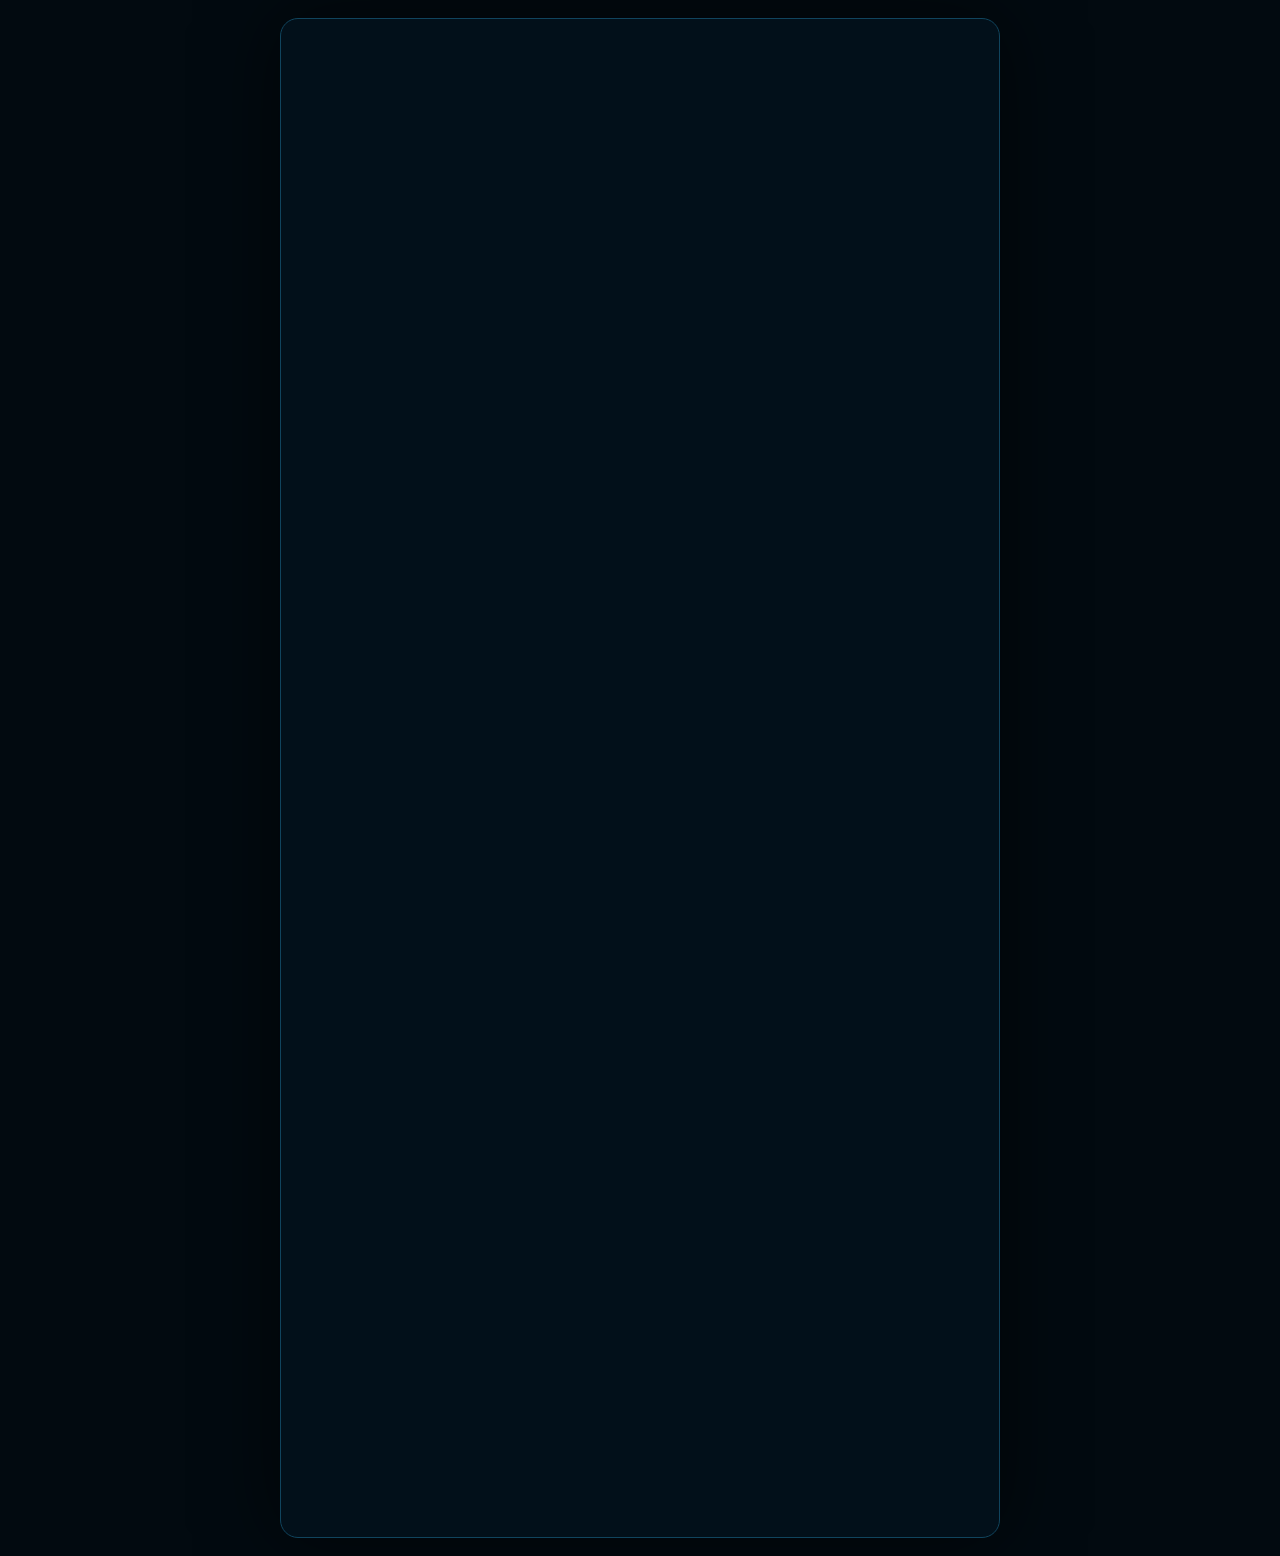
==== commit 4e4c02f8: "feat: switch home to exact image-first interface" ====
--- a/index.html
+++ b/index.html
@@ -3,111 +3,65 @@
 <head>
   <meta charset="utf-8" />
   <meta name="viewport" content="width=device-width, initial-scale=1, viewport-fit=cover" />
-  <meta name="theme-color" content="#031b28" />
-  <title>LEGAVIA — Home</title>
-  <link rel="stylesheet" href="geek.css" />
+  <meta name="theme-color" content="#020a10" />
+  <title>LEGACY — Home</title>
+  <link rel="preload" as="image" href="./assets/screens/home.webp" />
+  <link rel="stylesheet" href="./image-ui.css" />
 </head>
-<body data-page="home">
-  <main class="app-frame">
-    <header class="hud-header">
-      <a class="brand-lockup" href="./" aria-label="LEGAVIA home">
-        <span class="brand-crown">♛</span><strong>LEGAVIA</strong>
-        <small>A BETTER YOU LEAVES A BRIGHTER TOMORROW</small>
-      </a>
-      <div class="hud-actions">
-        <button class="hud-icon" type="button" data-search aria-label="Search">⌕</button>
-        <button class="hud-icon" type="button" data-settings aria-label="Settings">⚙</button>
-        <button class="avatar-button" type="button" data-profile aria-label="Profile">
-          <span class="pixel-avatar">🧑🏻‍💻</span><small>Lv. <b data-level>12</b></small>
-        </button>
+<body>
+  <main class="screen-shell" aria-label="LEGACY Home">
+    <img class="screen-img" src="./assets/screens/home.webp" alt="LEGACY fantasy productivity dashboard" />
+
+    <button class="hit home-search" type="button" data-search><span class="hit-label">Search</span></button>
+    <button class="hit home-settings" type="button" data-settings><span class="hit-label">Settings</span></button>
+    <button class="hit home-profile" type="button" data-profile><span class="hit-label">Profile</span></button>
+    <button class="hit home-next" type="button" data-next><span class="hit-label">Open next best action</span></button>
+    <button class="hit home-hydration" type="button" data-water><span class="hit-label">Log one glass of water</span></button>
+    <a class="hit home-focus" href="./focus"><span class="hit-label">Open Focus Forest</span></a>
+    <a class="hit home-focus-start" href="./focus"><span class="hit-label">Start focus session</span></a>
+    <a class="hit home-map-open" href="./goals-map"><span class="hit-label">Open World Map</span></a>
+    <button class="hit home-task-add" type="button" data-add-task><span class="hit-label">Register new task</span></button>
+
+    <button class="hit home-task-1" type="button" data-task-row="0"><span class="hit-label">Toggle task one</span></button>
+    <button class="hit home-task-2" type="button" data-task-row="1"><span class="hit-label">Toggle task two</span></button>
+    <button class="hit home-task-3" type="button" data-task-row="2"><span class="hit-label">Toggle task three</span></button>
+    <button class="hit home-task-4" type="button" data-task-row="3"><span class="hit-label">Toggle task four</span></button>
+    <button class="hit home-task-5" type="button" data-task-row="4"><span class="hit-label">Toggle task five</span></button>
+
+    <a class="hit nav-home" href="./"><span class="hit-label">Home</span></a>
+    <a class="hit nav-map" href="./goals-map"><span class="hit-label">World Map</span></a>
+    <a class="hit nav-goals" href="./island?phase=career"><span class="hit-label">Goals</span></a>
+    <a class="hit nav-focus" href="./focus"><span class="hit-label">Focus</span></a>
+    <button class="hit nav-tasks" type="button" data-add-task><span class="hit-label">Tasks</span></button>
+    <button class="hit nav-journal" type="button" data-journal><span class="hit-label">Journal</span></button>
+
+    <dialog class="ui-sheet" id="taskDialog" aria-labelledby="taskDialogTitle">
+      <div class="sheet-head">
+        <div><p>REGISTER QUEST</p><h2 id="taskDialogTitle">New Task</h2></div>
+        <form method="dialog"><button class="sheet-close" value="close" aria-label="Close">×</button></form>
       </div>
-    </header>
+      <div class="sheet-body">
+        <form class="sheet-form" id="taskForm">
+          <label>Task title<input id="taskTitle" required maxlength="90" placeholder="What moves the quest forward?" /></label>
+          <label>Island<select id="taskPhase"></select></label>
+          <label>Goal horizon<select id="taskHorizon"><option value="short">Short-term</option><option value="mid">Mid-term</option><option value="long">Long-term</option></select></label>
+          <label>Goal<select id="taskGoal"></select></label>
+          <label>Estimated focus<select id="taskFocus"><option value="25">25 min</option><option value="50">50 min</option><option value="90">90 min</option></select></label>
+          <button class="sheet-cta" type="submit">＋ Register New Task</button>
+        </form>
+      </div>
+    </dialog>
 
-    <section class="home-hero pixel-panel">
-      <div class="hero-copy">
-        <p class="pixel-kicker">☀ TODAY</p>
-        <h1>Your Next<br><em>Best Action</em></h1>
-        <p>A focused step today builds your bigger tomorrow.</p>
-        <button class="next-action-card" type="button" data-open-next>
-          <span class="round-icon">◎</span>
-          <span><strong data-next-task>Work on Project Proposal</strong><small>Make progress for a future you're proud of.</small></span>
-          <b>›</b>
-        </button>
+    <dialog class="ui-sheet" id="genericDialog" aria-labelledby="genericTitle">
+      <div class="sheet-head">
+        <div><p>LEGACY</p><h2 id="genericTitle">Details</h2></div>
+        <form method="dialog"><button class="sheet-close" value="close" aria-label="Close">×</button></form>
       </div>
-      <div class="hero-landscape" aria-hidden="true">
-        <div class="mountain m1"></div><div class="mountain m2"></div>
-        <div class="castle">♜</div><div class="hero-tree">♣</div>
-        <div class="quote-chip">SMALL STEPS<br>BUILD<br>EPIC LEGACIES.</div>
-      </div>
-    </section>
-
-    <section class="stats-row pixel-panel">
-      <div class="stat-character"><span class="pixel-avatar big">🧙🏻‍♂️</span><div><strong>Lv. <span data-level>12</span></strong><div class="xp-track"><i data-xp-bar></i></div><small><span data-xp>730</span> / 1,000 XP</small></div></div>
-      <div class="stat"><b>🔥 <span data-streak>21</span></b><small>Day Streak</small></div>
-      <div class="stat"><b>🪙 <span data-total-xp>2340</span></b><small>Total XP</small></div>
-      <div class="stat badge-stat"><b>⚔</b><small>DISCIPLINE<br>BUILDS FREEDOM.</small></div>
-    </section>
-
-    <section class="hydration-panel pixel-panel">
-      <div class="hydration-copy">
-        <p class="pixel-kicker">💧 HYDRATION</p>
-        <h2><span data-water-glasses>6</span> / 8 glasses</h2>
-        <div class="glass-row" data-glasses></div>
-        <small><span data-water-pct>75</span>% complete</small>
-      </div>
-      <div class="hydration-scene" aria-hidden="true"><span class="waterfall-icon">♣</span><p>A CLEAR MIND<br>FUELS A BIGGER YOU.</p></div>
-      <div class="hydration-actions">
-        <button type="button" data-water-minus>−</button><button type="button" data-water-plus>＋</button>
-      </div>
-    </section>
-
-    <section class="focus-preview pixel-panel">
-      <div class="focus-title"><span>🌿</span><div><h2>Focus Session</h2><p>Plant focus. Grow your forest.</p></div><a href="./focus">›</a></div>
-      <div class="focus-preview-grid">
-        <div class="mini-island"><span class="tree-sprite">🌳</span><b>Lv. <span data-forest-level>2</span></b></div>
-        <div class="timer-preview"><strong>25:00</strong><small>Pomodoro</small><a class="neon-cta" href="./focus">▶ Start Focus Session</a></div>
-      </div>
-    </section>
-
-    <section class="goals-banner pixel-panel">
-      <div class="map-scroll">🗺️</div>
-      <div><h2>Your Goals</h2><p>Explore the World Map.</p><small>Turn your dreams into a larger journey.</small></div>
-      <a class="gold-cta" href="./goals-map">Open World Map →</a>
-    </section>
-
-    <section class="tasks-panel pixel-panel">
-      <div class="panel-heading"><div><span class="blue-icon">☑</span><h2>Today's Tasks</h2></div><span><b data-task-summary>3 of 5</b> complete</span><button type="button" data-add-task aria-label="Register new task">＋</button></div>
-      <div class="task-progress"><i data-task-bar></i></div>
-      <div class="task-list" data-home-tasks></div>
-    </section>
-
-    <nav class="game-nav" aria-label="Primary navigation">
-      <a class="active" href="./"><span>⌂</span>Home</a>
-      <a href="./goals-map"><span>🗺</span>World Map</a>
-      <a href="./island?phase=career"><span>◎</span>Goals</a>
-      <a href="./focus"><span>🌿</span>Focus</a>
-      <button type="button" data-add-task><span>☑</span>Tasks</button>
-      <button type="button" data-journal><span>▤</span>Journal</button>
-    </nav>
+      <div class="sheet-body" data-generic-body></div>
+    </dialog>
   </main>
-
-  <dialog class="modal" id="taskDialog" aria-labelledby="taskDialogTitle">
-    <form method="dialog"><button class="modal-close" value="close" aria-label="Close">×</button></form>
-    <p class="pixel-kicker">REGISTER TASK</p><h2 id="taskDialogTitle">New Quest</h2>
-    <form class="quest-form" id="taskForm">
-      <label>Task title<input id="taskTitle" required maxlength="90" placeholder="What will move you forward?" /></label>
-      <label>Island<select id="taskPhase"></select></label>
-      <label>Goal horizon<select id="taskHorizon"><option value="short">Short-term</option><option value="mid">Mid-term</option><option value="long">Long-term</option></select></label>
-      <label>Link to goal<select id="taskGoal"></select></label>
-      <label>Estimated focus<select id="taskFocus"><option value="25">25 min</option><option value="50">50 min</option><option value="90">90 min</option></select></label>
-      <button class="neon-cta" type="submit">＋ Register New Task</button>
-    </form>
-  </dialog>
-
-  <dialog class="modal" id="genericDialog"><form method="dialog"><button class="modal-close" value="close">×</button></form><div data-generic-body></div></dialog>
   <div class="toast" data-toast hidden></div>
-
-  <script src="geek-state.js"></script>
-  <script src="geek-home.js"></script>
+  <script src="./geek-state.js"></script>
+  <script src="./image-home.js"></script>
 </body>
 </html>
--- a/image-ui.css
+++ b/image-ui.css
@@ -0,0 +1,183 @@
+:root{
+  color-scheme:dark;
+  --ink:#06131c;
+  --panel:#071c29;
+  --panel2:#092838;
+  --cyan:#29bde9;
+  --line:#14729a;
+  --gold:#ffd34f;
+  --green:#32e98e;
+  --muted:#9ab9cb;
+  --text:#f5f7f7;
+  font-family:ui-monospace,SFMono-Regular,Menlo,Consolas,"Liberation Mono",monospace;
+}
+*{box-sizing:border-box}
+html,body{margin:0;min-height:100%;background:#020a10;color:var(--text)}
+body{display:flex;justify-content:center;overflow-x:hidden}
+button,input,select,textarea{font:inherit}
+button,a{-webkit-tap-highlight-color:transparent}
+.screen-shell{
+  position:relative;
+  width:min(100vw,720px);
+  aspect-ratio:720/1520;
+  min-height:min(100vh,1520px);
+  overflow:hidden;
+  background:#02101a;
+  box-shadow:0 0 80px rgba(0,0,0,.62);
+}
+.screen-img{position:absolute;inset:0;width:100%;height:100%;object-fit:cover;user-select:none;-webkit-user-drag:none;pointer-events:none}
+.hit{position:absolute;z-index:20;border:0;background:transparent;color:transparent;cursor:pointer;border-radius:12px}
+.hit:focus-visible{outline:3px solid var(--gold);outline-offset:2px;background:rgba(255,211,79,.07)}
+a.hit{display:block;text-decoration:none}
+.hit-label{position:absolute;width:1px;height:1px;padding:0;margin:-1px;overflow:hidden;clip:rect(0,0,0,0);white-space:nowrap;border:0}
+.hotspot-feedback{position:absolute;z-index:25;border:1px solid rgba(60,220,255,.7);background:rgba(4,21,31,.84);color:#d8f4ff;border-radius:10px;padding:7px 9px;font-size:clamp(9px,1.7vw,12px);opacity:0;pointer-events:none;transition:opacity .15s}
+.hotspot-feedback.show{opacity:1}
+
+.ui-sheet{
+  width:min(calc(100vw - 22px),580px);
+  max-height:82dvh;
+  padding:0;
+  border:1px solid #16749a;
+  border-radius:18px;
+  background:linear-gradient(180deg,#082536,#04141f);
+  color:white;
+  box-shadow:0 25px 100px #000;
+}
+.ui-sheet::backdrop{background:rgba(0,7,12,.72);backdrop-filter:blur(6px)}
+.sheet-head{display:flex;align-items:center;justify-content:space-between;padding:16px 16px 12px;border-bottom:1px solid #134a63}
+.sheet-head h2{margin:0;color:#ffe28a;font-size:20px}.sheet-head p{margin:3px 0 0;color:#75d9ff;font-size:10px;letter-spacing:.12em}
+.sheet-close{width:42px;height:42px;border:1px solid #265e74;border-radius:12px;background:#071a25;color:white;font-size:24px}
+.sheet-body{padding:16px;overflow:auto}
+.sheet-form{display:grid;gap:12px}.sheet-form label{display:grid;gap:5px;color:#9bb9c9;font-size:11px}
+.sheet-form input,.sheet-form select,.sheet-form textarea{
+  width:100%;min-height:46px;border:1px solid #20556d;border-radius:10px;background:#061923;color:white;padding:0 12px;outline:none
+}
+.sheet-form textarea{min-height:120px;padding:12px}
+.sheet-form input:focus,.sheet-form select:focus,.sheet-form textarea:focus{border-color:#49d8ff;box-shadow:0 0 0 2px rgba(73,216,255,.12)}
+.sheet-cta{
+  min-height:50px;border:1px solid #38f0a0;border-radius:11px;
+  background:linear-gradient(180deg,#38d886,#159852);color:white;font-weight:900;
+  box-shadow:inset 0 0 0 1px rgba(255,255,255,.15),0 0 20px rgba(50,233,142,.15)
+}
+.sheet-secondary{min-height:46px;border:1px solid #245873;border-radius:11px;background:#082130;color:#b9d5e3;font-weight:700}
+.toast{
+  position:fixed;z-index:1000;left:50%;bottom:max(22px,env(safe-area-inset-bottom));
+  translate:-50% 0;width:min(calc(100vw - 28px),520px);padding:12px 14px;
+  border:1px solid #25a6c8;border-radius:12px;background:#051923;color:white;
+  box-shadow:0 14px 45px #000;font-size:12px
+}
+
+/* HOME hotspots based on the approved 720×1520 production image */
+.home-search{left:72.7%;top:2.6%;width:8.7%;height:4.9%}
+.home-settings{left:81.2%;top:2.6%;width:7.5%;height:4.9%}
+.home-profile{left:89.5%;top:1.5%;width:9.3%;height:7%}
+.home-next{left:4.7%;top:23.4%;width:63.2%;height:5.1%}
+.home-hydration{left:3.5%;top:36.5%;width:58.2%;height:7.4%}
+.home-focus{left:3.5%;top:44.6%;width:93.7%;height:17.2%}
+.home-focus-start{left:41.7%;top:56.3%;width:54%;height:3.8%}
+.home-map-open{left:74.2%;top:65.7%;width:21.8%;height:3.1%}
+.home-task-add{left:89%;top:69.8%;width:7%;height:3.5%}
+.home-task-1{left:4.5%;top:73.2%;width:88%;height:2.9%}
+.home-task-2{left:4.5%;top:76.1%;width:88%;height:2.9%}
+.home-task-3{left:4.5%;top:79%;width:88%;height:2.9%}
+.home-task-4{left:4.5%;top:82%;width:88%;height:2.9%}
+.home-task-5{left:4.5%;top:84.9%;width:88%;height:2.9%}
+.nav-home{left:1%;top:91.3%;width:16.1%;height:8%}
+.nav-map{left:17%;top:91.3%;width:16.3%;height:8%}
+.nav-goals{left:33.4%;top:91.3%;width:16.3%;height:8%}
+.nav-focus{left:49.8%;top:91.3%;width:16.3%;height:8%}
+.nav-tasks{left:66.1%;top:91.3%;width:16.3%;height:8%}
+.nav-journal{left:82.4%;top:91.3%;width:16.5%;height:8%}
+
+/* MAP: fixed shell image + independently transformable central map crop */
+.map-shell{overflow:hidden;touch-action:none}
+.map-base{z-index:0}
+.map-crop{
+  position:absolute;z-index:5;left:0;right:0;top:6.8%;height:67.8%;
+  overflow:hidden;touch-action:none;cursor:grab
+}
+.map-crop.dragging{cursor:grabbing}
+.map-transform{
+  position:absolute;left:0;width:100%;height:147.5%;
+  top:-10.03%;transform-origin:50% 50%;will-change:transform
+}
+.map-transform .screen-img{position:absolute}
+.map-hit{position:absolute;z-index:15;border:0;background:transparent;border-radius:18px;cursor:pointer}
+.map-hit:focus-visible{outline:4px solid #e9ff75;box-shadow:0 0 24px #dfff5a}
+.map-foundation{left:8%;top:25%;width:40%;height:31%}
+.map-health{left:58%;top:31%;width:34%;height:27%}
+.map-career{left:4%;top:54%;width:47%;height:29%}
+.map-wealth{left:54%;top:58%;width:40%;height:29%}
+.map-legacy{left:31%;top:4%;width:44%;height:24%}
+.map-back{left:1%;top:0;z-index:30;width:13%;height:6.8%}
+.map-home-nav{left:1%;top:91.2%;width:16.2%;height:8%}
+.map-map-nav{left:17%;top:91.2%;width:16.3%;height:8%}
+.map-goals-nav{left:33.4%;top:91.2%;width:16.3%;height:8%}
+.map-focus-nav{left:49.8%;top:91.2%;width:16.3%;height:8%}
+.map-tasks-nav{left:66.1%;top:91.2%;width:16.3%;height:8%}
+.map-journal-nav{left:82.4%;top:91.2%;width:16.5%;height:8%}
+.map-continue{left:5.3%;top:84.3%;width:89.3%;height:4.7%;z-index:30}
+.map-reset-view{left:89%;top:7.3%;width:8%;height:4.2%;z-index:30}
+
+/* ISLAND */
+.island-back{left:0;top:0;width:16%;height:5%}
+.island-tab-goals{left:2%;top:19.9%;width:27%;height:4.1%}
+.island-tab-overview{left:29%;top:19.9%;width:24%;height:4.1%}
+.island-tab-notes{left:53%;top:19.9%;width:20%;height:4.1%}
+.island-tab-resources{left:73%;top:19.9%;width:25%;height:4.1%}
+.island-long-1{left:3%;top:31.1%;width:94%;height:3.9%}
+.island-long-2{left:3%;top:35.1%;width:94%;height:3.9%}
+.island-long-3{left:3%;top:39%;width:94%;height:3.9%}
+.island-mid-1{left:3%;top:48%;width:94%;height:3.8%}
+.island-mid-2{left:3%;top:51.9%;width:94%;height:4.1%}
+.island-mid-subtasks{left:6%;top:55.4%;width:90%;height:12.2%}
+.island-add-goal{left:5%;top:67.4%;width:90%;height:3.2%}
+.island-short-1{left:3%;top:75%;width:94%;height:3.8%}
+.island-short-2{left:3%;top:79%;width:94%;height:3.8%}
+.island-short-3{left:3%;top:82.9%;width:94%;height:3.8%}
+.island-register{left:34%;top:86.4%;width:33%;height:3.1%}
+.island-nav-home{left:1%;top:92.2%;width:16.1%;height:7.2%}
+.island-nav-map{left:17%;top:92.2%;width:16.3%;height:7.2%}
+.island-nav-goals{left:33.4%;top:92.2%;width:16.3%;height:7.2%}
+.island-nav-focus{left:49.8%;top:92.2%;width:16.3%;height:7.2%}
+.island-nav-tasks{left:66.1%;top:92.2%;width:16.3%;height:7.2%}
+.island-nav-journal{left:82.4%;top:92.2%;width:16.5%;height:7.2%}
+
+/* FOCUS */
+.focus-search{left:70.4%;top:2%;width:9%;height:5%}
+.focus-settings{left:79%;top:2%;width:9%;height:5%}
+.focus-profile{left:89%;top:1.1%;width:10%;height:7%}
+.focus-timer-overlay{
+  position:absolute;z-index:18;left:34.3%;top:30.6%;width:33%;height:5.7%;
+  display:grid;place-items:center;background:rgba(3,17,25,.92);border-radius:10px;
+  font-size:clamp(42px,10vw,76px);font-weight:900;letter-spacing:.03em;color:#f7f5ed;
+  text-shadow:0 4px 0 #000
+}
+.focus-mode-pomodoro{left:3.3%;top:38.2%;width:22.5%;height:4.8%}
+.focus-mode-short{left:26%;top:38.2%;width:23%;height:4.8%}
+.focus-mode-long{left:49%;top:38.2%;width:23%;height:4.8%}
+.focus-mode-custom{left:72%;top:38.2%;width:25%;height:4.8%}
+.focus-start{left:3.5%;top:44%;width:83%;height:4.5%}
+.focus-reset{left:87.3%;top:44%;width:9.7%;height:4.5%}
+.focus-current-task{left:3%;top:59.4%;width:52.5%;height:21.2%}
+.focus-history{left:56.4%;top:59.4%;width:40.6%;height:21.2%}
+.focus-mark{left:61%;top:82.8%;width:34%;height:3.9%}
+.focus-nav-home{left:1%;top:91.5%;width:16.1%;height:8%}
+.focus-nav-map{left:17%;top:91.5%;width:16.3%;height:8%}
+.focus-nav-goals{left:33.4%;top:91.5%;width:16.3%;height:8%}
+.focus-nav-focus{left:49.8%;top:91.5%;width:16.3%;height:8%}
+.focus-nav-tasks{left:66.1%;top:91.5%;width:16.3%;height:8%}
+.focus-nav-journal{left:82.4%;top:91.5%;width:16.5%;height:8%}
+.focus-mode-selected{outline:2px solid rgba(70,255,154,.95);outline-offset:-2px;box-shadow:inset 0 0 22px rgba(55,230,130,.12)}
+.focus-start.running{background:rgba(40,230,140,.08)}
+
+@media (min-width:760px){
+  body{padding:18px}
+  .screen-shell{border-radius:18px;border:1px solid #10445d}
+}
+@media (max-aspect-ratio:720/1520){
+  body{align-items:flex-start}
+}
+@media (prefers-reduced-motion:reduce){
+  *{scroll-behavior:auto!important;transition:none!important;animation:none!important}
+}
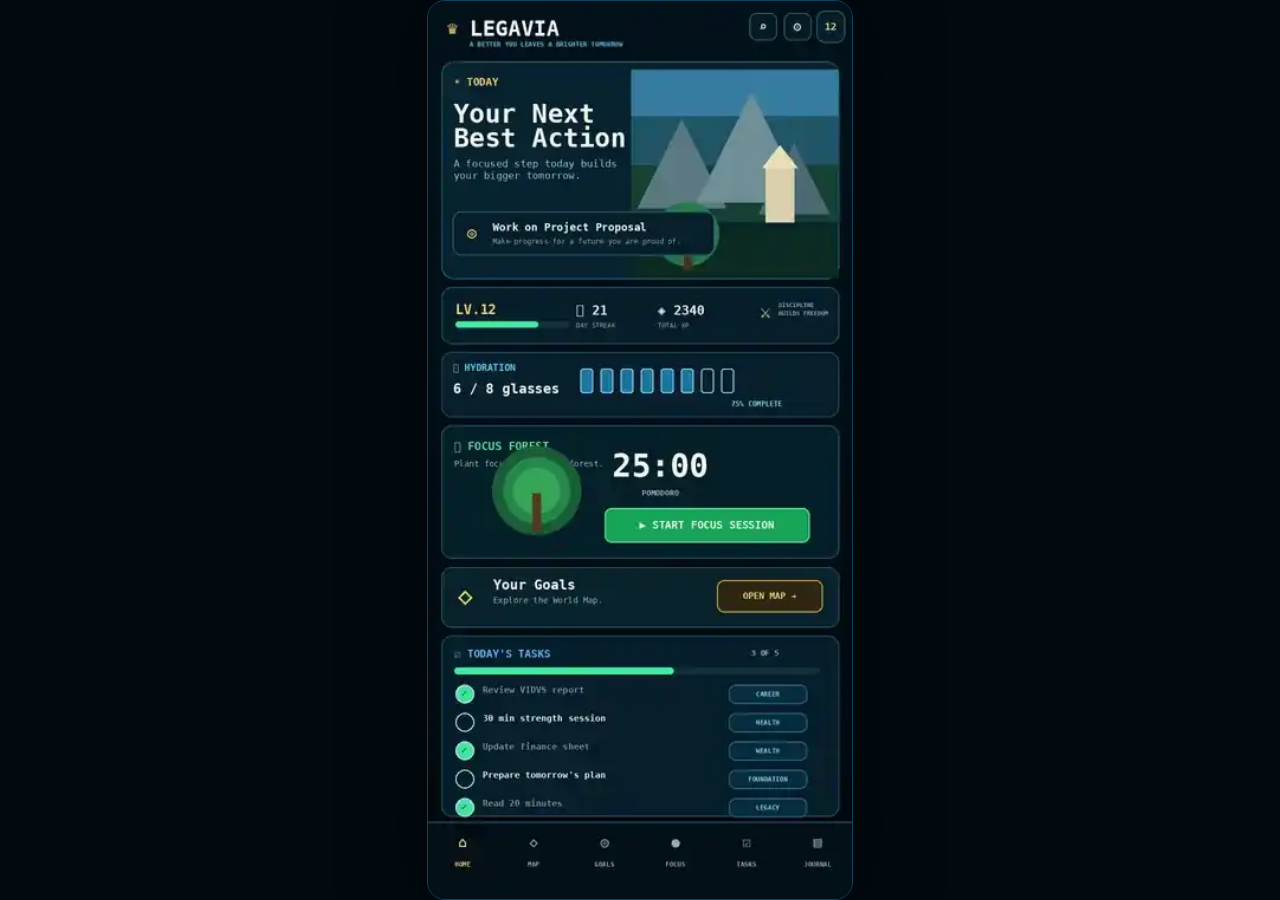
==== commit 1440e1fc: "fix: bind image-first routes to rebuilt Legavia artwork" ====
--- a/index.html
+++ b/index.html
@@ -4,13 +4,13 @@
   <meta charset="utf-8" />
   <meta name="viewport" content="width=device-width, initial-scale=1, viewport-fit=cover" />
   <meta name="theme-color" content="#020a10" />
-  <title>LEGACY — Home</title>
-  <link rel="preload" as="image" href="./assets/screens/home.webp" />
+  <title>LEGAVIA — Home</title>
+  <link rel="preload" as="image" href="./assets/screens/home.webp?v=20261005.2" />
   <link rel="stylesheet" href="./image-ui.css" />
 </head>
 <body>
-  <main class="screen-shell" aria-label="LEGACY Home">
-    <img class="screen-img" src="./assets/screens/home.webp" alt="LEGACY fantasy productivity dashboard" />
+  <main class="screen-shell" aria-label="LEGAVIA Home">
+    <img class="screen-img" src="./assets/screens/home.webp?v=20261005.2" alt="LEGAVIA fantasy productivity dashboard" />
 
     <button class="hit home-search" type="button" data-search><span class="hit-label">Search</span></button>
     <button class="hit home-settings" type="button" data-settings><span class="hit-label">Settings</span></button>
@@ -54,7 +54,7 @@
 
     <dialog class="ui-sheet" id="genericDialog" aria-labelledby="genericTitle">
       <div class="sheet-head">
-        <div><p>LEGACY</p><h2 id="genericTitle">Details</h2></div>
+        <div><p>LEGAVIA</p><h2 id="genericTitle">Details</h2></div>
         <form method="dialog"><button class="sheet-close" value="close" aria-label="Close">×</button></form>
       </div>
       <div class="sheet-body" data-generic-body></div>
--- a/image-ui.css
+++ b/image-ui.css
@@ -13,14 +13,13 @@
 }
 *{box-sizing:border-box}
 html,body{margin:0;min-height:100%;background:#020a10;color:var(--text)}
-body{display:flex;justify-content:center;overflow-x:hidden}
+body{display:flex;justify-content:center;align-items:center;min-height:100dvh;overflow:hidden}
 button,input,select,textarea{font:inherit}
 button,a{-webkit-tap-highlight-color:transparent}
 .screen-shell{
   position:relative;
-  width:min(100vw,720px);
+  width:min(100vw,calc(100dvh * 720 / 1520),720px);
   aspect-ratio:720/1520;
-  min-height:min(100vh,1520px);
   overflow:hidden;
   background:#02101a;
   box-shadow:0 0 80px rgba(0,0,0,.62);
@@ -172,12 +171,71 @@
 .focus-start.running{background:rgba(40,230,140,.08)}
 
 @media (min-width:760px){
-  body{padding:18px}
   .screen-shell{border-radius:18px;border:1px solid #10445d}
-}
-@media (max-aspect-ratio:720/1520){
-  body{align-items:flex-start}
 }
 @media (prefers-reduced-motion:reduce){
   *{scroll-behavior:auto!important;transition:none!important;animation:none!important}
 }
+
+
+/* 2026-10-05 weekly-use recovery: one raster background, deterministic hit geometry */
+.map-crop{
+  inset:0;height:auto;overflow:visible;touch-action:auto;cursor:default;pointer-events:none
+}
+.map-crop.dragging{cursor:default}
+.map-transform{
+  inset:0;width:100%;height:100%;top:0!important;transform:none!important;
+  transform-origin:50% 50%;will-change:auto;pointer-events:none
+}
+.map-transform>.screen-img{display:none}
+.map-hit{pointer-events:auto}
+.map-legacy{left:29%;top:9.5%;width:42%;height:13%}
+.map-foundation{left:9%;top:20.5%;width:40%;height:15%}
+.map-health{left:57%;top:27%;width:37%;height:14%}
+.map-career{left:8%;top:43%;width:45%;height:16%}
+.map-wealth{left:55%;top:47%;width:41%;height:15%}
+.map-reset-view{left:78.5%;top:1.2%;width:19.5%;height:5.2%}
+.map-continue{left:7%;top:83.3%;width:86%;height:5.4%}
+.map-home-nav,.map-map-nav,.map-goals-nav,.map-focus-nav,.map-tasks-nav,.map-journal-nav{
+  top:91.2%;height:8.8%;z-index:35;border-radius:0;color:#91afbe;
+  background:#031019;border-top:1px solid #123d50;display:grid;place-items:center;
+  font-size:0
+}
+.map-home-nav::after{content:"⌂\A HOME"}
+.map-map-nav::after{content:"◇\A MAP";color:var(--gold)}
+.map-goals-nav::after{content:"◎\A GOALS"}
+.map-focus-nav::after{content:"●\A FOCUS"}
+.map-tasks-nav::after{content:"☑\A TASKS"}
+.map-journal-nav::after{content:"▤\A JOURNAL"}
+.map-home-nav::after,.map-map-nav::after,.map-goals-nav::after,.map-focus-nav::after,.map-tasks-nav::after,.map-journal-nav::after{
+  white-space:pre;text-align:center;font-size:clamp(7px,1.5vw,10px);line-height:1.7
+}
+
+/* Re-aligned to the rebuilt Career Island background. */
+.island-tab-goals{top:25.0%;height:4.0%}
+.island-tab-overview{top:25.0%;height:4.0%}
+.island-tab-notes{top:25.0%;height:4.0%}
+.island-tab-resources{top:25.0%;height:4.0%}
+.island-long-1{top:39.2%;height:4.1%}
+.island-long-2{top:43.0%;height:4.1%}
+.island-long-3{top:46.7%;height:4.1%}
+.island-mid-1{top:56.7%;height:4.0%}
+.island-mid-2{top:60.5%;height:4.0%}
+.island-mid-subtasks{top:64.1%;height:3.9%}
+.island-add-goal{top:64.1%;height:3.9%}
+.island-short-1{top:73.6%;height:4.0%}
+.island-short-2{top:77.5%;height:4.0%}
+.island-short-3{top:81.3%;height:4.0%}
+.island-register{left:27%;top:86.7%;width:47%;height:4.0%}
+.island-nav-home,.island-nav-map,.island-nav-goals,.island-nav-focus,.island-nav-tasks,.island-nav-journal{top:91.4%;height:8.4%}
+
+/* Re-aligned to the rebuilt Focus Forest background. */
+.focus-mode-pomodoro{top:39.6%;height:4.6%}
+.focus-mode-short{top:39.6%;height:4.6%}
+.focus-mode-long{top:39.6%;height:4.6%}
+.focus-mode-custom{top:39.6%;height:4.6%}
+.focus-start{top:45.2%;height:5.2%}
+.focus-reset{top:45.2%;height:5.2%}
+.focus-current-task{left:3%;top:65.5%;width:59%;height:20%}
+.focus-history{left:63%;top:65.5%;width:34%;height:20%}
+.focus-mark{left:65%;top:86.5%;width:30%;height:3.8%}
